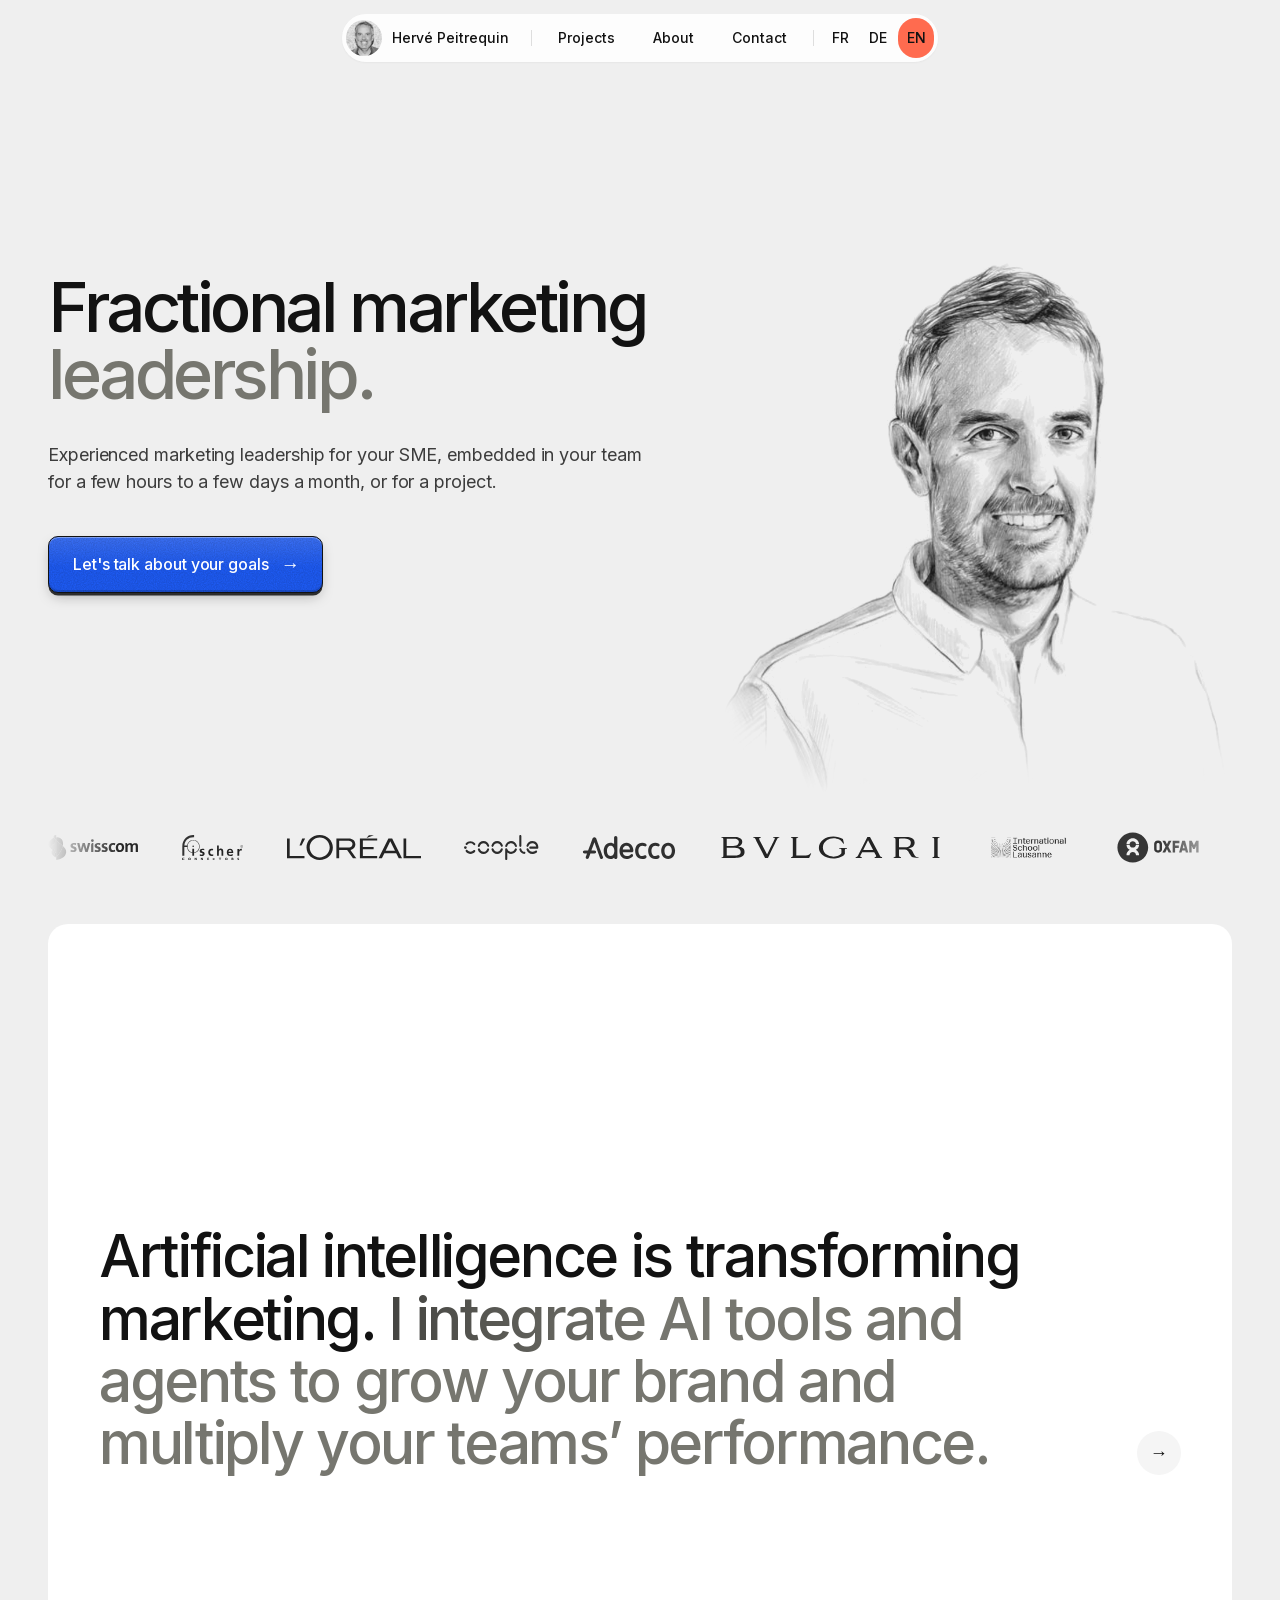
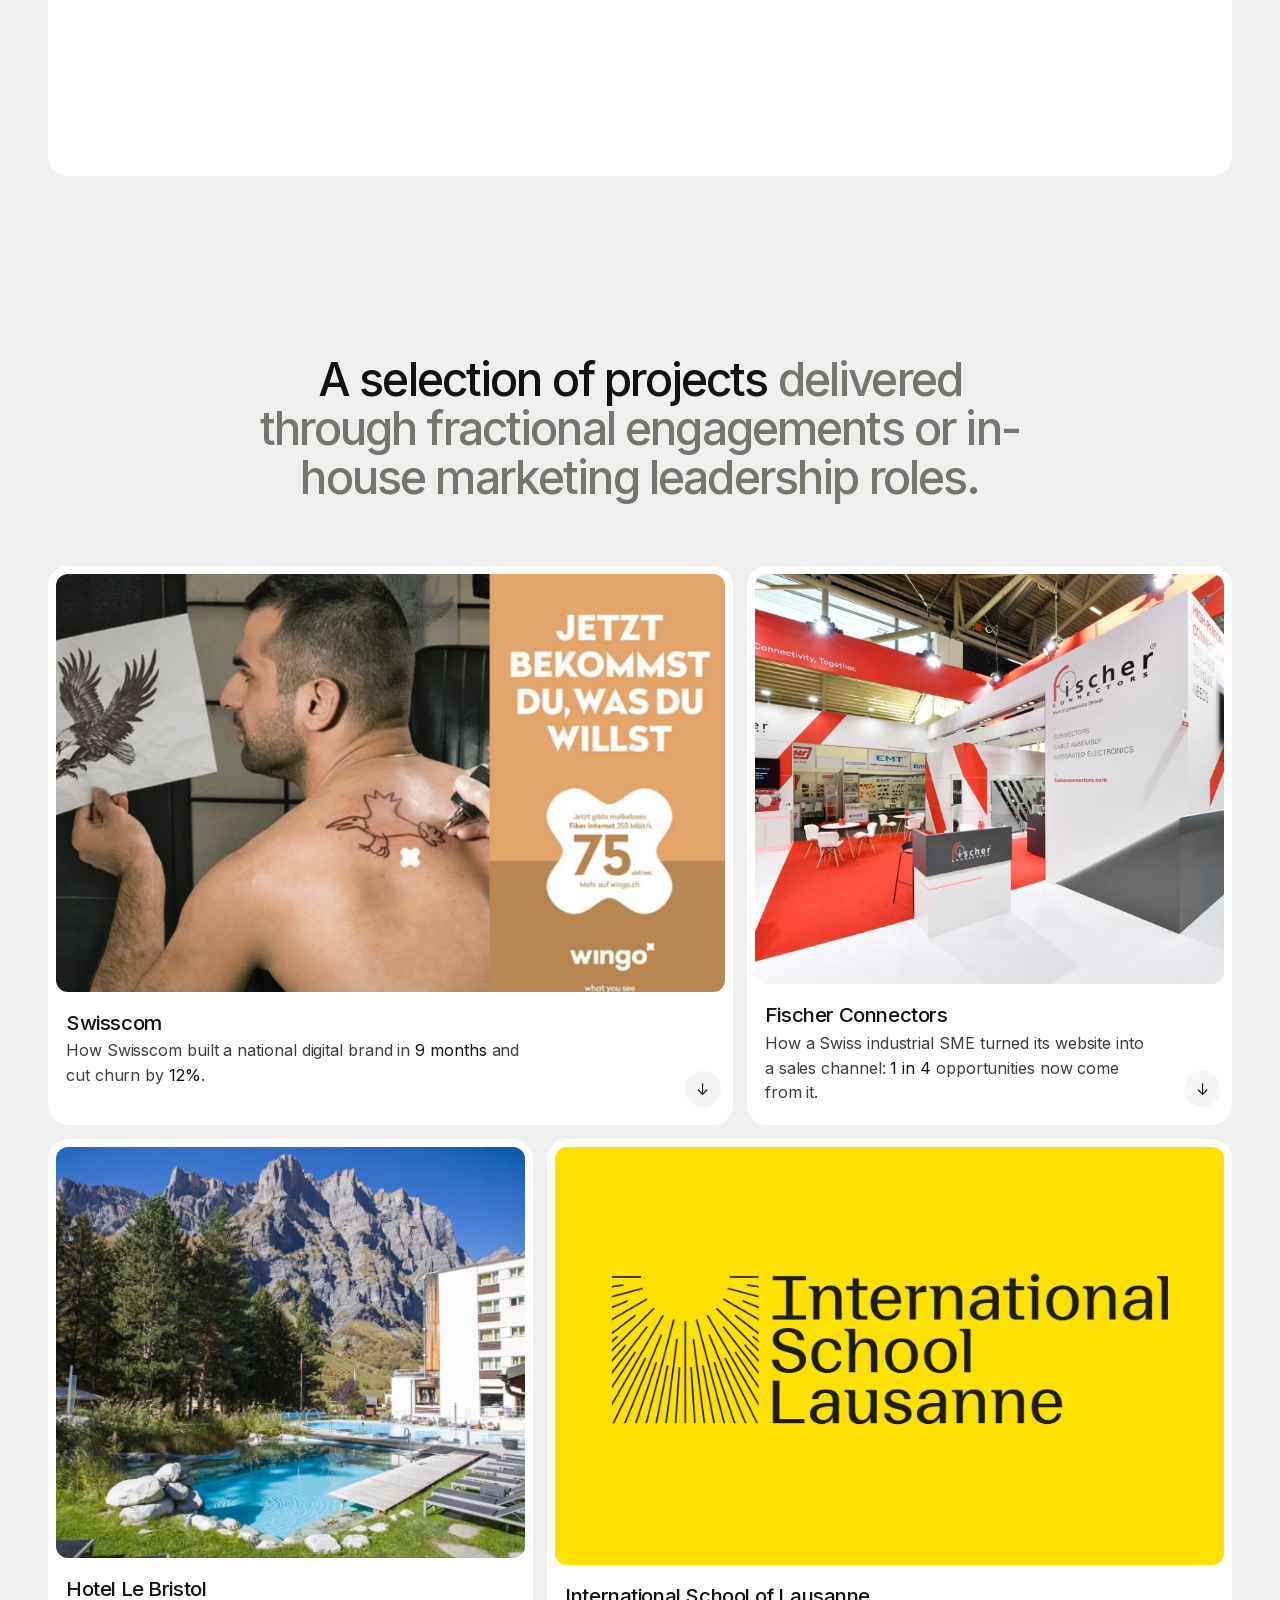
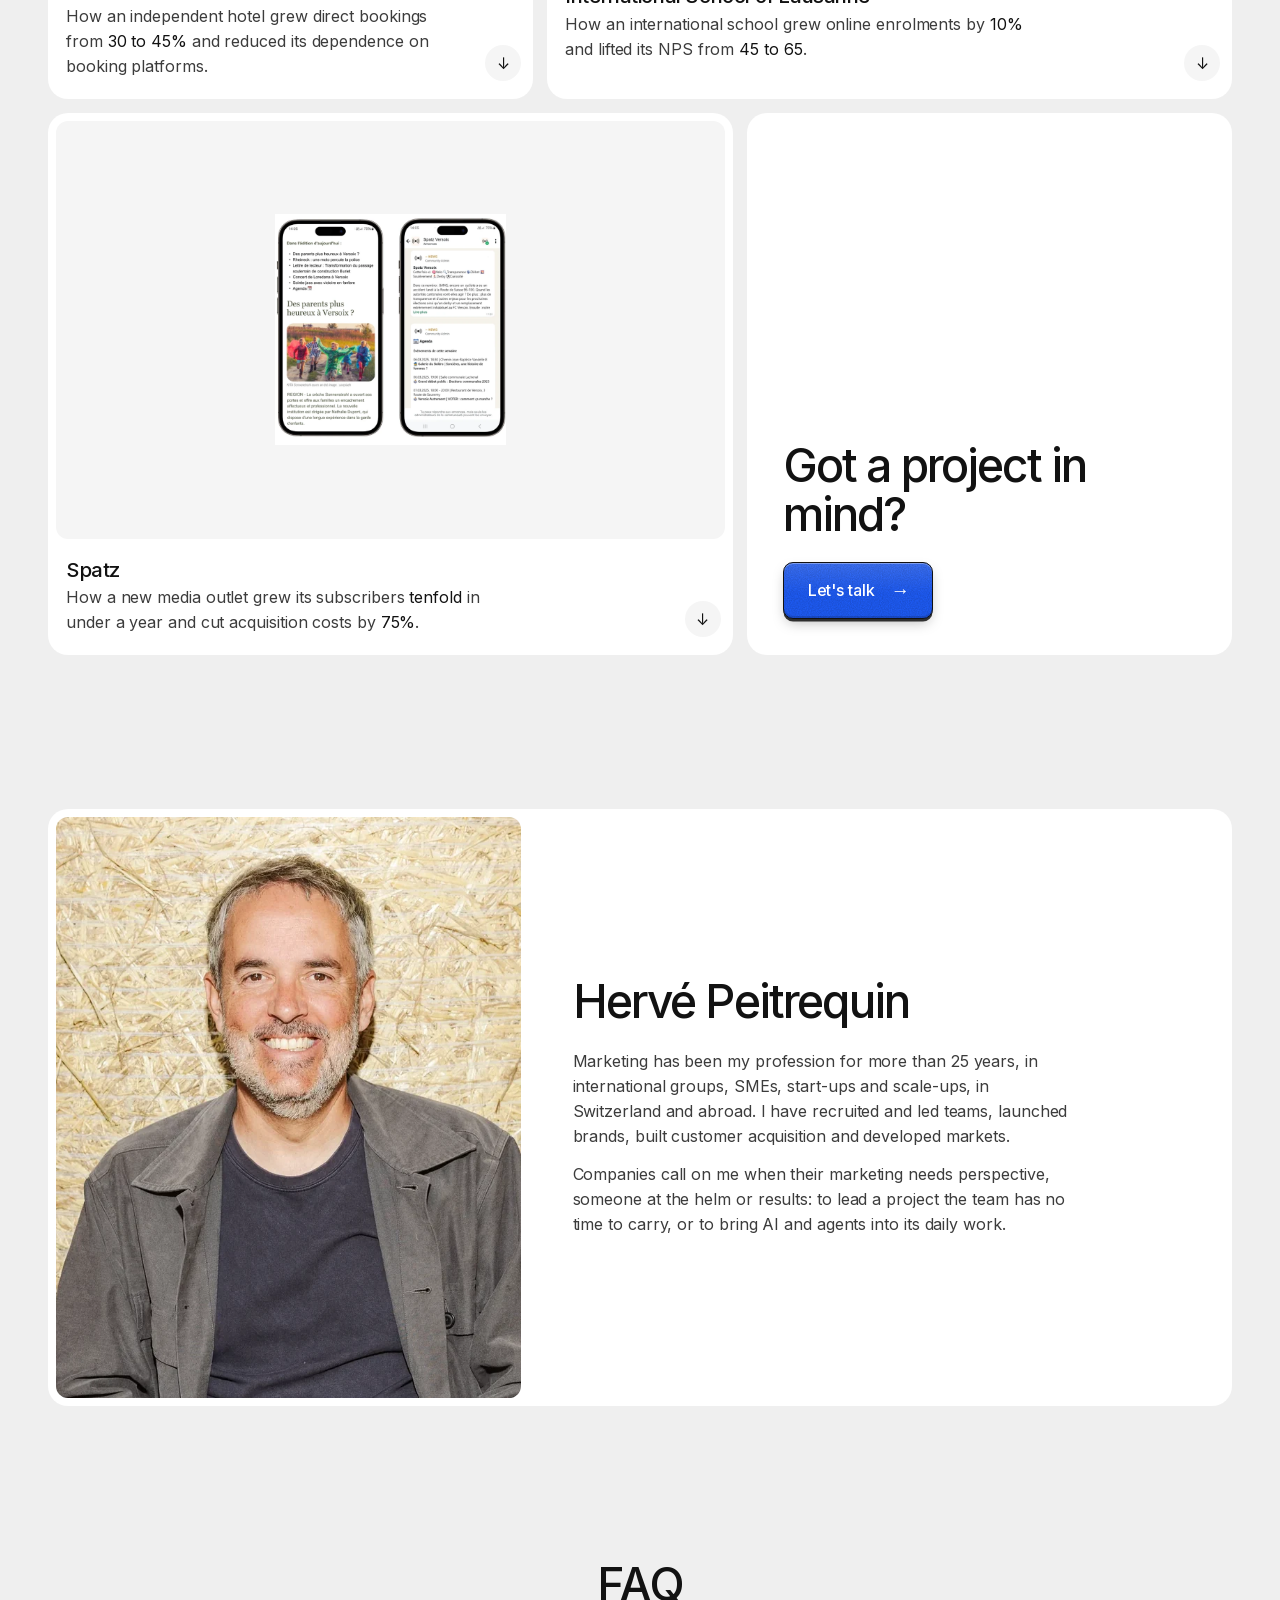
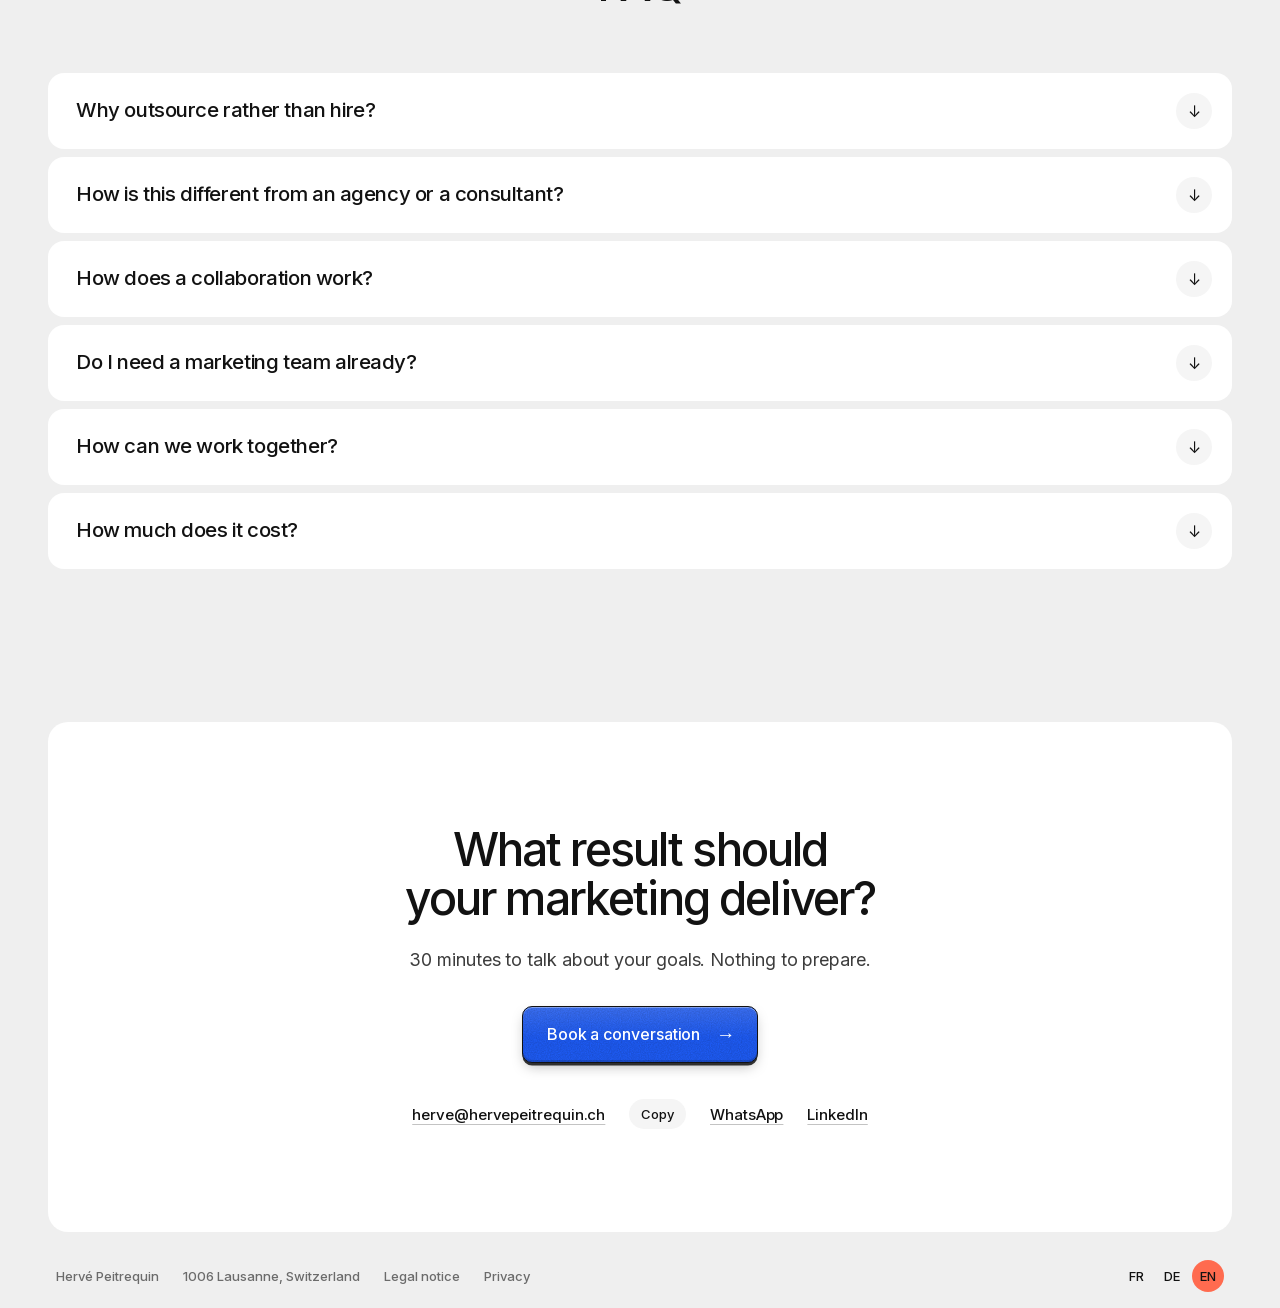
==== index.html @ a37f2e9f "Aperçu 1A·x — copie statique du site pour consultation publique Co-Authored-By: Claude Opus 5.5 <nor" ====
<!DOCTYPE html>
<html lang="fr">
<head>
<meta name="robots" content="noindex">
<meta charset="UTF-8">
<meta name="viewport" content="width=device-width, initial-scale=1.0">
<title>Direction marketing externalisée en Suisse romande | Hervé Peitrequin</title>
<meta name="description" content="Une direction marketing expérimentée, intégrée à votre équipe quelques jours par mois, sans créer de poste. Pour les PME actives en Suisse romande et alémanique.">
<meta property="og:title" content="Direction marketing externalisée en Suisse romande | Hervé Peitrequin">
<meta property="og:description" content="Une direction marketing expérimentée, intégrée à votre équipe quelques jours par mois, sans créer de poste. Pour les PME actives en Suisse romande et alémanique.">
<meta property="og:type" content="website">
<meta property="og:image" content="https://marketing-studio-v20.vercel.app/og-v19e.png">
<meta property="og:image:width" content="1200">
<meta property="og:image:height" content="630">
<meta property="og:site_name" content="Hervé Peitrequin">
<meta property="og:locale" content="fr_CH">
<link rel="alternate" hreflang="fr" href="https://hervepeitrequin.ch/">
<link rel="alternate" hreflang="de" href="https://hervepeitrequin.ch/de/">
<link rel="alternate" hreflang="en" href="https://hervepeitrequin.ch/en/">
<link rel="alternate" hreflang="x-default" href="https://hervepeitrequin.ch/">
<link rel="icon" href="favicon.ico?v=29" sizes="any">
<link rel="icon" type="image/svg+xml" href="favicon-h.svg?v=29">
<link rel="icon" type="image/png" sizes="32x32" href="favicon-h-32.png?v=29">
<link rel="apple-touch-icon" href="apple-touch-icon-h.png?v=29">
<link rel="manifest" href="site.webmanifest">
<meta name="theme-color" content="#EFEFEF">
<script>
/* langue auto : à l'arrivée sur « / », on suit la langue du navigateur
   (fr → reste, de → /de/, sinon → /en/). Un choix manuel dans le menu
   est mémorisé et prime ; la navigation interne ne redirige jamais. */
(function () {
  var CLE = 'langue';
  function lire() { try { return localStorage.getItem(CLE); } catch (e) { return null; } }
  document.addEventListener('click', function (e) {
    var a = e.target.closest && e.target.closest('a.lang');
    if (a) { try { localStorage.setItem(CLE, a.getAttribute('hreflang')); } catch (err) {} }
  });
  if (location.pathname !== '/' && location.pathname !== '/index.html') return;
  if (/bot|crawl|spider|slurp|preview|facebookexternalhit|whatsapp/i.test(navigator.userAgent)) return;
  try { if (document.referrer && new URL(document.referrer).origin === location.origin) return; } catch (e) {}
  var cible = lire();
  if (!cible) {
    var langs = navigator.languages && navigator.languages.length ? navigator.languages : [navigator.language || ''];
    cible = 'en';
    for (var i = 0; i < langs.length; i++) {
      var l = String(langs[i]).toLowerCase().slice(0, 2);
      if (l === 'fr' || l === 'de' || l === 'en') { cible = l; break; }
    }
  }
  if (cible === 'de') location.replace('/de/' + location.search + location.hash);
  else if (cible === 'en') location.replace('/en/' + location.search + location.hash);
})();
</script>
<link rel="stylesheet" href="1a.css">
<script type="application/ld+json">
{
  "@context": "https://schema.org",
  "@type": "Person",
  "name": "Hervé Peitrequin",
  "jobTitle": "Direction marketing au mandat",
  "address": { "@type": "PostalAddress", "addressLocality": "Lausanne", "addressCountry": "CH" }
}
</script>
</head>
<body class="v1a">


<!-- le menu-terminal : un petit objet d'interface, centré, collant -->
<nav class="term ui" aria-label="Navigation principale">
  <a class="profil" href="#" aria-label="Hervé Peitrequin — haut de page">
    <img src="images/portrait-rond.webp" alt="" width="36" height="36">
    <span class="profil-nom">Hervé Peitrequin</span>
  </a>
  <span class="sep" aria-hidden="true"></span>
  <a href="#projets" data-cible="projets">Projets</a>
  <a href="#a-propos" data-cible="a-propos">À propos</a>
  <a href="#contact" data-cible="contact">Contact</a>
  <span class="sep" aria-hidden="true"></span>
  <a class="lang langue-active" href="./" hreflang="fr" lang="fr" aria-current="page">FR</a>
  <a class="lang" href="de/" hreflang="de" lang="de">DE</a>
  <a class="lang" href="en/" hreflang="en" lang="en">EN</a>
</nav>

<main>

  <!-- hero -->
  <header class="hero">
    <div class="hero-centre">
      <h1 class="display"><span class="ligne">Direction marketing</span> <span class="ligne gris">externalisée.</span></h1>
      <p>Une direction marketing expérimentée pour votre PME, intégrée à votre équipe de quelques heures à quelques jours par mois, ou pour un projet.</p>
      <div class="hero-cta">
        <a class="btn" href="#contact">Parler de vos objectifs</a>
      </div>
    </div>
    <img class="hero-dessin" src="images/portrait-dessin.webp" srcset="images/portrait-dessin-1x.webp 880w, images/portrait-dessin.webp 1760w" sizes="(min-aspect-ratio: 1/1) 46vw, 80vw" width="1760" height="1868" alt="Portrait dessiné d’Hervé Peitrequin">
    <div class="hero-logos" role="list" aria-label="Références">
      <img role="listitem" src="images/logos/swisscom.svg" alt="Swisscom">
      <img role="listitem" src="images/logos/fischer.svg" alt="Fischer Connectors">
      <img role="listitem" src="images/logos/loreal.svg" alt="L'Oréal">
      <img role="listitem" src="images/logos/coople.svg" alt="Coople">
      <img role="listitem" src="images/logos/adecco.svg" alt="Adecco">
      <img role="listitem" src="images/logos/bulgari.svg" alt="Bulgari">
      <img role="listitem" src="images/logos/isl.png" alt="International School of Lausanne" class="lg-haut">
      <img role="listitem" src="images/logos/oxfam.svg" alt="Oxfam" class="lg-haut">
      <img role="listitem" src="images/logos/vaud.svg" alt="Canton de Vaud" class="lg-vaud">
    </div>
  </header>

  <!-- le marketing accéléré : une carte qui se déplie -->
  <section class="ia" id="marketing-accelere" aria-label="Le marketing accéléré">
    <div class="ia-carte rv">
      <button class="ia-tete" type="button" aria-expanded="false" aria-controls="ia-details">
        <span class="ia-texte">L’intelligence artificielle transforme le marketing. <span class="gris">J’intègre outils et agents IA pour faire grandir votre marque et démultiplier la performance de vos équipes.</span></span>
        <span class="ia-fleche" aria-hidden="true">→</span>
      </button>
      <div class="ia-details" id="ia-details">
        <div class="ia-in">
          <h2 class="ia-titre">Ce que je propose</h2>
          <ul class="ia-points">
          <li><h3 class="ia-pt">Repérage du potentiel</h3><p>Passer en revue vos tâches marketing, vos outils et vos données, pour voir où l’IA fait gagner du temps de façon réaliste.</p></li>
          <li><h3 class="ia-pt">Atelier avec votre équipe</h3><p>Choisir ensemble deux ou trois cas d’usage, les prioriser et fixer les premières étapes.</p></li>
          <li><h3 class="ia-pt">Premier prototype</h3><p>Un premier workflow, testé sur vos cas réels, montre vite si l’idée tient.</p></li>
          <li><h3 class="ia-pt">Workflows agentiques</h3><p>Reporting automatique, relance des leads, déclinaison des contenus en plusieurs langues. Chaque workflow a une tâche précise et une personne qui relit.</p></li>
          <li><h3 class="ia-pt">Intégration dans vos outils</h3><p>Les workflows sont reliés aux outils que votre équipe utilise déjà&nbsp;: CRM, site, messagerie, outils de campagne.</p></li>
          <li><h3 class="ia-pt">Formation et suivi</h3><p>Votre équipe apprend à utiliser, contrôler et ajuster ces outils. La protection des données (nLPD) et les règles d’usage sont posées dès le départ.</p></li>
          </ul>
        </div>
      </div>
    </div>
  </section>

  <!-- après les deux slides : défilement normal -->
  <div class="suite">

  <!-- projets : cinq cas dépliables -->
  <section id="projets" data-zone="projets" aria-label="Projets">
    <h2 class="intro rv">Sélection de projets <span class="gris">réalisés dans le cadre de mandats ou de fonctions de direction marketing en entreprise.</span></h2>
    <div class="bento">

    <article class="box depliable b-7 rv" id="wingo">
      <button class="fermer-btn" aria-controls="d-wingo">Fermer <span class="croix">×</span></button>
      <button class="box-tete" aria-expanded="false" aria-controls="d-wingo">
        <span class="ui">Swisscom</span>
        <span class="apercu"><img src="images/projects/wingo.webp" alt="Affiche de la campagne Wingo « Jetzt bekommst du, was du willst » dans un salon de tatouage" width="1598" height="1128" loading="lazy"></span>
        <p class="accroche">Comment Swisscom a créé en <strong>9 mois</strong> une marque digitale nationale et réduit les résiliations de <strong>12&nbsp;%</strong>.</p>
        <span class="plus fleche" aria-hidden="true">↓</span>
      </button>
      <div class="box-detail" id="d-wingo" aria-hidden="true">
        <div>
          <div class="detail-in">
            <img src="images/projects/wingo.webp" alt="Affiche de la campagne Wingo « Jetzt bekommst du, was du willst » dans un salon de tatouage" width="1598" height="1128" loading="lazy">
            <p class="mission">Créer et lancer une marque digitale nationale.</p>
            <div class="detail-blocs-3">
              <div>
                <h3 class="ui">Problème</h3>
                <p>L'arrivée des opérateurs low-cost augmentait la pression sur Swisscom et le risque de perdre les clients les plus sensibles au prix. Pour répondre à cette concurrence sans affaiblir sa marque principale, le groupe devait créer rapidement une offre distincte pour l'ensemble du marché suisse.</p>
              </div>
              <div>
                <h3 class="ui">Intervention</h3>
                <p>Au sein de Swisscom, création et lancement de Wingo en quelques mois : positionnement, développement de la marque, campagne nationale dans les trois régions linguistiques, pilotage des agences et constitution d'une équipe digitale de six spécialistes. Une stratégie de rétention fondée sur les personas et les parcours clients a ensuite permis de réduire le churn de 12 %.</p>
              </div>
              <div>
                <h3 class="ui">Résultats</h3>
                <ul class="chiffres">
              <li>Lancé une marque nationale en 9 mois</li>
              <li>Atteint 25 % de notoriété auprès du cœur de cible en 6 mois</li>
              <li>Acquis plusieurs dizaines de milliers de clients la première année</li>
              <li>Réduit les résiliations de 12 % grâce à la stratégie de fidélisation</li>
                </ul>
              </div>
            </div>
            <section class="campagne" aria-label="La campagne de lancement">
              <h3 class="ui">La campagne de lancement</h3>
              <p class="campagne-intro">Conçue avec l’agence Rod, la campagne a été pensée d’un bloc pour la publicité, le digital, les réseaux sociaux et les relations presse, tous alignés sur une seule promesse&nbsp;: «&nbsp;What you see is what you get&nbsp;».</p>
              <div class="campagne-phases">
                <figure>
                  <img src="images/projects/wingo-teasing.webp" alt="Affiche de teasing « Schluss damit. » marquée Coming soon, dans une gare" width="620" height="349" loading="lazy">
                  <figcaption><span class="ui">Phase 1 · Teasing avant le lancement</span><p>Pendant une semaine, une campagne sans signature affichait en grandes lettres «&nbsp;Schluss damit.&nbsp;» («&nbsp;Assez&nbsp;!&nbsp;»)&nbsp;: le rendez-vous en ligne moins séduisant qu’en photo, la robe qui allait mieux au mannequin. Ce décalage entre promesse et réalité, auquel tout le monde s’est habitué, a été repris par plusieurs médias avant que l’on sache qui parlait.</p></figcaption>
                </figure>
                <figure>
                  <img src="images/projects/wingo-lancement.webp" alt="Affiche de lancement Wingo « Schluss damit. » : un burger réel à côté de sa photo d’emballage, Fiber Internet à 75 francs" width="620" height="295" loading="lazy">
                  <figcaption><span class="ui">Phase 2 · Lancement</span><p>Le 1er avril 2015, la marque se révèle&nbsp;: Wingo, «&nbsp;What you see is what you get&nbsp;». Pas de petits caractères ni de durée de contrat, de la vitesse et un prix sans frais cachés. Affiches, annonces, spot, digital et réseaux sociaux reprennent la même mécanique&nbsp;: la promesse tenue, exactement ce que l’on voit.</p></figcaption>
                </figure>
              </div>
              <figure class="video">
                <div class="video-cadre"><iframe src="https://www.youtube-nocookie.com/embed/JeYMP54jAwg?rel=0" title="Wingo — Wingo hält, was Wingo verspricht" loading="lazy" allow="accelerometer; autoplay; clipboard-write; encrypted-media; gyroscope; picture-in-picture; web-share" referrerpolicy="strict-origin-when-cross-origin" allowfullscreen></iframe></div>
                <figcaption class="ui">Le spot de lancement</figcaption>
              </figure>
            </section>
          </div>
        </div>
      </div>
    </article>

    <article class="box depliable b-5 rv" id="fischer">
      <button class="fermer-btn" aria-controls="d-fischer">Fermer <span class="croix">×</span></button>
      <button class="box-tete" aria-expanded="false" aria-controls="d-fischer">
        <span class="ui">Fischer Connectors</span>
        <span class="apercu"><img src="images/projects/fischer-connectors.webp" alt="Stand Fischer Connectors sur le salon Electronica" width="1600" height="1120" loading="lazy"></span>
        <p class="accroche">Comment une PME industrielle suisse a transformé son site en canal commercial&nbsp;: <strong>1 opportunité sur 4</strong> en provient aujourd'hui.</p>
        <span class="plus fleche" aria-hidden="true">↓</span>
      </button>
      <div class="box-detail" id="d-fischer" aria-hidden="true">
        <div>
          <div class="detail-in">
            <img src="images/projects/fischer-connectors.webp" alt="Stand Fischer Connectors sur le salon Electronica" width="1600" height="1120" loading="lazy">
            <p class="mission">Transformer le digital en canal commercial.</p>
            <div class="detail-blocs-3">
              <div>
                <h3 class="ui">Problème</h3>
                <p>Cette PME industrielle suisse disposait de produits reconnus à l'international, mais sa croissance commerciale reposait encore largement sur des canaux traditionnels. Les ingénieurs et les acheteurs recherchaient désormais leurs solutions en ligne, sans que l'entreprise puisse suffisamment les accompagner ni les convertir en opportunités commerciales.</p>
              </div>
              <div>
                <h3 class="ui">Intervention</h3>
                <p>Au sein de Fischer Connectors, interviews clients, création de personas, clarification du positionnement et refonte complète de l'expérience digitale. Un sélecteur de produits a également été développé pour faciliter les choix techniques. Le digital est ainsi devenu un canal permanent de génération de demandes qualifiées pour les équipes commerciales.</p>
              </div>
              <div>
                <h3 class="ui">Résultats</h3>
                <ul class="chiffres">
              <li>Généré 300 demandes qualifiées par an pour les équipes commerciales</li>
              <li>Fait du site la source d'une opportunité commerciale sur quatre</li>
              <li>Atteint 40 % d'utilisation du sélecteur de produits</li>
                </ul>
              </div>
            </div>
          </div>
        </div>
      </div>
    </article>

    <article class="box depliable b-5 rv" id="bristol">
      <button class="fermer-btn" aria-controls="d-bristol">Fermer <span class="croix">×</span></button>
      <button class="box-tete" aria-expanded="false" aria-controls="d-bristol">
        <span class="ui">Hôtel Le Bristol</span>
        <span class="apercu"><img src="images/projects/hotel-bristol.webp" alt="Bains thermaux de l'Hôtel Le Bristol à Loèche-les-Bains face aux falaises de la Gemmi" width="1280" height="853" loading="lazy"></span>
        <p class="accroche">Comment un hôtel indépendant a fait passer ses réservations directes de <strong>30 à 45&nbsp;%</strong> et réduit sa dépendance aux plateformes.</p>
        <span class="plus fleche" aria-hidden="true">↓</span>
      </button>
      <div class="box-detail" id="d-bristol" aria-hidden="true">
        <div>
          <div class="detail-in">
            <img src="images/projects/hotel-bristol.webp" alt="Bains thermaux de l'Hôtel Le Bristol à Loèche-les-Bains face aux falaises de la Gemmi" width="1280" height="853" loading="lazy">
            <p class="mission">Développer les réservations directes.</p>
            <div class="detail-blocs-3">
              <div>
                <h3 class="ui">Problème</h3>
                <p>Une part croissante des réservations était captée par les grandes plateformes, réduisant les marges de l'établissement et renforçant sa dépendance à des intermédiaires externes. L'hôtel devait reprendre le contrôle de sa relation avec les clients et augmenter la part des réservations directes.</p>
              </div>
              <div>
                <h3 class="ui">Intervention</h3>
                <p>Dans le cadre d'un mandat, redéfinition du parcours de réservation autour des attentes des visiteurs, amélioration de la visibilité de l'établissement et simplification de l'accès à l'offre. Le nouveau dispositif a renforcé le canal direct et augmenté de 15 % la fréquentation du site après son lancement.</p>
              </div>
              <div>
                <h3 class="ui">Résultats</h3>
                <ul class="chiffres">
              <li>Porté les réservations directes de 30 % à 45 % en un an</li>
              <li>Économisé des dizaines de milliers de francs de commissions par an</li>
              <li>Augmenté de 15 % la fréquentation du site dès le lancement</li>
                </ul>
              </div>
            </div>
          </div>
        </div>
      </div>
    </article>

    <article class="box depliable b-7 rv" id="isl">
      <button class="fermer-btn" aria-controls="d-isl">Fermer <span class="croix">×</span></button>
      <button class="box-tete" aria-expanded="false" aria-controls="d-isl">
        <span class="ui">International School of Lausanne</span>
        <span class="apercu apercu-jaune"><img src="images/projects/isl-logo-jaune-1600.jpg" alt="Logo de l’International School of Lausanne, noir sur fond jaune, avec son soleil" width="1600" height="1600" loading="lazy"></span>
        <p class="accroche">Comment une école internationale a augmenté de <strong>10&nbsp;%</strong> ses inscriptions en ligne et porté son NPS de <strong>45 à 65</strong>.</p>
        <span class="plus fleche" aria-hidden="true">↓</span>
      </button>
      <div class="box-detail" id="d-isl" aria-hidden="true">
        <div>
          <div class="detail-in">
            <img class="detail-jaune" src="images/projects/isl-logo-jaune-1600.jpg" alt="Logo de l’International School of Lausanne, noir sur fond jaune, avec son soleil" width="1600" height="1600" loading="lazy">
            <p class="mission">Renforcer l'attractivité auprès des familles locales.</p>
            <div class="detail-blocs-3">
              <div>
                <h3 class="ui">Problème</h3>
                <p>Malgré une excellente réputation auprès des familles internationales, l'école peinait à recruter davantage d'élèves dans la communauté locale. Son image paraissait institutionnelle et vieillissante, alors que l'expérience vécue à l'interne était moderne, ouverte et portée par une communauté très engagée.</p>
              </div>
              <div>
                <h3 class="ui">Intervention</h3>
                <p>Au sein de l'école, repositionnement à travers une démarche associant professeurs, élèves et familles. Ce travail a permis de préciser ce qui rendait l'établissement différent, puis de le traduire dans une nouvelle identité, de nouveaux messages et une expérience digitale plus cohérente, capables de renforcer son attractivité auprès de nouvelles familles.</p>
              </div>
              <div>
                <h3 class="ui">Résultats</h3>
                <ul class="chiffres">
              <li>Augmenté de 10 % les inscriptions en ligne</li>
              <li>Porté le NPS de 45 à 65</li>
              <li>Augmenté de 30 % les demandes d'admission</li>
              <li>Porté les familles locales de 15 % à 25 % des nouvelles inscriptions</li>
                </ul>
              </div>
            </div>
            <section class="campagne identite" aria-label="La nouvelle identité">
              <h3 class="ui">La nouvelle identité</h3>
              <p class="campagne-intro">Un soleil, une typographie et un motif, déclinés partout où les familles rencontrent l’école&nbsp;: sur le campus, sur les objets, en ligne.</p>
              <div class="identite-grille">
                <figure>
                  <img src="images/projects/isl-typographie.jpg" alt="Alphabet de la typographie ISL Semi Serif, blanc et vert sur noir, avec un jeu de flèches" width="800" height="800" loading="lazy">
                  <figcaption><span class="ui">Identité</span><p>La typographie ISL Semi Serif et ses flèches</p></figcaption>
                </figure>
                <figure>
                  <img src="images/projects/isl-soleil.jpg" alt="Plaque en inox gravée du soleil de l’ISL, dans un massif du campus" width="800" height="800" loading="lazy">
                  <figcaption><span class="ui">Identité</span><p>Le soleil, gravé dans l’inox</p></figcaption>
                </figure>
                <figure>
                  <img src="images/projects/isl-motif.jpg" alt="Sac en toile imprimé du motif ISL vert et de soleils" width="800" height="800" loading="lazy">
                  <figcaption><span class="ui">Identité</span><p>Le motif ISL et ses soleils, sur les objets de l’école</p></figcaption>
                </figure>
                <figure>
                  <img src="images/projects/isl-signaletique.jpg" alt="Totem de signalétique gris&nbsp;: Auditorium, Reception, Library, Bus Station, avec des flèches" width="800" height="800" loading="lazy">
                  <figcaption><span class="ui">Campus</span><p>La signalétique du campus</p></figcaption>
                </figure>
                <figure>
                  <img src="images/projects/isl-ecran.jpg" alt="Écran d’information listant les événements de l’école en noir, vert, orange et bleu" width="800" height="800" loading="lazy">
                  <figcaption><span class="ui">Campus</span><p>Les écrans d’information, une couleur par événement</p></figcaption>
                </figure>
                <figure>
                  <img src="images/projects/isl-mobile.jpg" alt="Site mobile de l’ISL sur un téléphone&nbsp;: « People of ISL » et portraits d’élèves" width="800" height="800" loading="lazy">
                  <figcaption><span class="ui">Digital</span><p>Le site mobile, « People of ISL »</p></figcaption>
                </figure>
              </div>
            </section>
          </div>
        </div>
      </div>
    </article>

    <article class="box depliable b-7 rv" id="spatz">
      <button class="fermer-btn" aria-controls="d-spatz">Fermer <span class="croix">×</span></button>
      <button class="box-tete" aria-expanded="false" aria-controls="d-spatz">
        <span class="ui">Spatz</span>
        <span class="apercu apercu-contenue"><img src="images/projects/spatz.webp" alt="Application Spatz sur deux téléphones : édition locale et fil d'annonces de Versoix" width="640" height="640" loading="lazy"></span>
        <p class="accroche">Comment un nouveau média a multiplié ses abonnés par <strong>dix</strong> en moins d'un an et divisé son coût d'acquisition par <strong>quatre</strong>.</p>
        <span class="plus fleche" aria-hidden="true">↓</span>
      </button>
      <div class="box-detail" id="d-spatz" aria-hidden="true">
        <div>
          <div class="detail-in">
            <img src="images/projects/spatz.webp" alt="Application Spatz sur deux téléphones : édition locale et fil d'annonces de Versoix" width="640" height="640" loading="lazy">
            <p class="mission">Accélérer la croissance des abonnements.</p>
            <div class="detail-blocs-3">
              <div>
                <h3 class="ui">Problème</h3>
                <p>Ce nouveau média devait rapidement démontrer la viabilité de son modèle économique. Il lui fallait recruter suffisamment d'abonnés tout en maintenant le coût d'acquisition à un niveau compatible avec les revenus générés.</p>
              </div>
              <div>
                <h3 class="ui">Intervention</h3>
                <p>Dans le cadre du growth management, mise en place d'une stratégie fondée sur les tests, la mesure des performances et la réallocation continue des investissements vers les canaux les plus efficaces. En moins d'un an, le nombre d'abonnés a été multiplié par dix et le coût d'acquisition divisé par quatre.</p>
              </div>
              <div>
                <h3 class="ui">Résultats</h3>
                <ul class="chiffres">
              <li>Multiplié les abonnés par dix en moins d'un an</li>
              <li>Porté la base de 1 500 à 15 000 abonnés</li>
              <li>Divisé le coût d'acquisition par quatre, de 8 à 2 francs</li>
                </ul>
              </div>
            </div>
          </div>
        </div>
      </div>
    </article>

      <a class="box box-grad box-cta b-5 rv" href="#contact">
        <p class="cta-titre">Un projet en tête&nbsp;?</p>
        <span class="btn">Parlons-en&nbsp;<span class="arr">→</span></span>
      </a>

    </div>
  </section>

  <!-- à propos : une bento dépliable -->
  <section class="apropos" id="a-propos" data-zone="a-propos" aria-label="À propos">
    <div class="bio-grille">
      <div class="bio-texte rv">
        <div class="bio-tete">
          <img class="bio-photo" src="images/portrait-serre.webp" alt="Portrait d'Hervé Peitrequin" width="667" height="834" loading="lazy">
          <h2 class="titre">Hervé Peitrequin</h2>
        </div>
        <div class="bio-corps" id="bio-corps">
          <p>Le marketing est mon métier depuis plus de 25 ans, dans des groupes internationaux, des PME, des start-ups et des scale-ups, en Suisse comme à l'étranger. J'y ai recruté et dirigé des équipes, lancé des marques, construit l'acquisition et développé des marchés.</p>
          <p>On fait appel à moi quand le marketing a besoin de recul, d'un pilote ou de résultats, pour mener un projet que l'équipe n'a pas le temps de porter, ou pour intégrer l'IA et des agents dans son travail quotidien.</p>
        </div>
        <button class="bio-plus fleche" type="button" aria-expanded="false" aria-controls="bio-corps" aria-label="Lire la suite">↓</button>
      </div>
    </div>
  </section>

  <!-- FAQ : six bento dépliables -->
  <section class="faq" data-zone="a-propos" aria-label="FAQ">
    <h2 class="titre rv">FAQ</h2>
    <div class="bento">
      <article class="box depliable box-faq rv" id="faq-1">
        <button class="box-tete" aria-expanded="false" aria-controls="d-faq-1">
          <p class="accroche">Pourquoi externaliser plutôt qu’embaucher ?</p>
          <span class="signe fleche" aria-hidden="true">↓</span>
        </button>
        <div class="box-detail" id="d-faq-1" aria-hidden="true">
          <div>
            <div class="detail-in">
              <p>Recruter une direction marketing prend des mois et vous engage sur des années — pour un besoin qui n'est souvent ni permanent, ni à plein temps. Un mandat démarre en quelques jours, apporte d'emblée l'expérience d'un profil senior, et s'ajuste ou s'arrête selon vos besoins.</p>
            </div>
          </div>
        </div>
      </article>
      <article class="box depliable box-faq rv" id="faq-2">
        <button class="box-tete" aria-expanded="false" aria-controls="d-faq-2">
          <p class="accroche">En quoi est-ce différent d'une agence ou d'un consultant ?</p>
          <span class="signe fleche" aria-hidden="true">↓</span>
        </button>
        <div class="box-detail" id="d-faq-2" aria-hidden="true">
          <div>
            <div class="detail-in">
              <p>Une agence exécute des campagnes ; un consultant recommande, puis s'en va. Moi, je m'assieds de votre côté de la table : je fixe le cap, je mets en œuvre avec vos équipes et vos agences, et je réponds des résultats.</p>
            </div>
          </div>
        </div>
      </article>
      <article class="box depliable box-faq rv" id="faq-3">
        <button class="box-tete" aria-expanded="false" aria-controls="d-faq-3">
          <p class="accroche">Comment se déroule une collaboration ?</p>
          <span class="signe fleche" aria-hidden="true">↓</span>
        </button>
        <div class="box-detail" id="d-faq-3" aria-hidden="true">
          <div>
            <div class="detail-in">
              <p>Un premier échange de 30 minutes sur vos objectifs. Puis une offre claire : mission, jours par mois, résultat visé. Ensuite je m'intègre et on avance — l'engagement s'ajuste ou s'arrête quand vous le décidez.</p>
            </div>
          </div>
        </div>
      </article>
      <article class="box depliable box-faq rv" id="faq-4">
        <button class="box-tete" aria-expanded="false" aria-controls="d-faq-4">
          <p class="accroche">Faut-il déjà une équipe marketing ?</p>
          <span class="signe fleche" aria-hidden="true">↓</span>
        </button>
        <div class="box-detail" id="d-faq-4" aria-hidden="true">
          <div>
            <div class="detail-in">
              <p>Non. Si vous en avez une, je la dirige et la fais progresser. Sinon, je m'appuie sur vos agences et partenaires — ou je monte le dispositif minimal qu'il vous faut.</p>
            </div>
          </div>
        </div>
      </article>
      <article class="box depliable box-faq rv" id="faq-5">
        <button class="box-tete" aria-expanded="false" aria-controls="d-faq-5">
          <p class="accroche">Sous quelle forme <span class="insecable">peut-on</span> travailler ensemble ?</p>
          <span class="signe fleche" aria-hidden="true">↓</span>
        </button>
        <div class="box-detail" id="d-faq-5" aria-hidden="true">
          <div>
            <div class="detail-in">
              <p>Trois formats, qui se combinent :<br>
              <b>En continu</b> : votre direction marketing, quelques jours par mois.<br>
              <b>En projet</b> : un lancement ou un repositionnement, avec un début, une fin et un objectif.<br>
              <b>En transfert</b> : votre équipe monte en compétence, avec les bons outils.<br>
              Le premier échange de 30 minutes sert à choisir.</p>
            </div>
          </div>
        </div>
      </article>
      <article class="box depliable box-faq rv" id="faq-6">
        <button class="box-tete" aria-expanded="false" aria-controls="d-faq-6">
          <p class="accroche">Combien ça coûte ?</p>
          <span class="signe fleche" aria-hidden="true">↓</span>
        </button>
        <div class="box-detail" id="d-faq-6" aria-hidden="true">
          <div>
            <div class="detail-in">
              <p>Un mandat sur mesure : vous choisissez le nombre de jours, la durée et le périmètre, et vous les ajustez quand vos besoins changent. L’expérience d’une direction marketing senior au prix de quelques jours par mois, sans salaire à plein temps ni charges sociales. Une proposition chiffrée suit le premier échange.</p>
            </div>
          </div>
        </div>
      </article>
    </div>
  </section>

  <!-- contact -->
  <section class="contact" id="contact" data-zone="contact" aria-label="Contact">
    <div class="centre">
      <h2 class="titre rv">Quel résultat votre marketing <span class="insecable">doit-il</span> produire&nbsp;?</h2>
      <p class="rv">30 minutes pour parler de vos objectifs. Rien à préparer.</p>
      <a class="btn rv" href="#" data-link="booking">Réserver un échange&nbsp;<span class="arr">→</span></a>
      <p class="voies rv">
        <a class="lien" href="#" data-link="email" data-courriel>herve (at) hervepeitrequin.ch</a>
        <button class="copier" data-copier="" data-courriel>Copier</button>
        <a class="lien" href="#" data-link="whatsapp">WhatsApp</a>
        <a class="lien" href="#" data-link="linkedin">LinkedIn</a>
      </p>
    </div>
    <footer>
      <p class="ui">
        <span>Hervé Peitrequin</span>
        <span>1006 Lausanne, Suisse</span>
        <a href="mentions-legales.html">Mentions légales</a>
        <a href="confidentialite.html">Confidentialité</a>
        <span class="langues" role="group" aria-label="Langue">
          <a class="lang langue-active" href="./" hreflang="fr" lang="fr" aria-current="page">FR</a>
          <a class="lang" href="de/" hreflang="de" lang="de">DE</a>
          <a class="lang" href="en/" hreflang="en" lang="en">EN</a>
        </span>
      </p>
    </footer>
  </section>

  </div>

</main>


<script src="config.js"></script>
<script src="home.js"></script>
<script>
/* bio sur mobile : un extrait, la suite au toucher — toute la bento
   ouvre et referme, pas seulement la flèche (un glisser n'est pas un toucher) */
(function () {
  var b = document.querySelector('.bio-plus'), t = document.querySelector('.bio-texte');
  if (!b || !t) return;
  var px = 0, py = 0;
  t.addEventListener('pointerdown', function (e) { px = e.clientX; py = e.clientY; });
  t.addEventListener('click', function (e) {
    if (getComputedStyle(b).display === 'none') return; /* laptop : tout est déjà visible */
    if (e.target.closest('a')) return;
    if (e.detail && (Math.abs(e.clientX - px) > 8 || Math.abs(e.clientY - py) > 8)) return;
    var ouvert = t.classList.toggle('bio-ouverte');
    b.setAttribute('aria-expanded', ouvert ? 'true' : 'false');
  });
})();
</script>

</body>
</html>
---- 1a.css ----
/* ============================================================
   1A — feuille unique, sobre, inspirée d'intmagic.com
   (remplace home.css + v36.css sur FR, DE et EN)

   · fond gris clair uni, sans trame ; les bento sont BLANCHES,
     posées dessus, sans filet ni surlignage
   · une seule police (Inter), des tailles peu nombreuses ; les
     grands titres en deux tons — encre puis gris —, le petit texte
     en encre
   · la couleur seulement par touches, avec un rôle fixe :
     voir le CODE COULEUR du bloc 1A·b en fin de fichier
   · beaucoup d'air : sections larges, images mises en avant
   ============================================================ */
@font-face { font-family: 'Inter'; font-style: normal; font-weight: 400; font-display: swap; src: url('fonts/inter-400-latin.woff2') format('woff2'); unicode-range: U+0000-00FF, U+0131, U+0152-0153, U+02BB-02BC, U+02C6, U+02DA, U+02DC, U+0304, U+0308, U+0329, U+2000-206F, U+20AC, U+2122, U+2191, U+2193, U+2212, U+2215, U+FEFF, U+FFFD; }
@font-face { font-family: 'Inter'; font-style: normal; font-weight: 400; font-display: swap; src: url('fonts/inter-400-latin-ext.woff2') format('woff2'); unicode-range: U+0100-02BA, U+02BD-02C5, U+02C7-02CC, U+02CE-02D7, U+02DD-02FF, U+0304, U+0308, U+0329, U+1D00-1DBF, U+1E00-1E9F, U+1EF2-1EFF, U+2020, U+20A0-20AB, U+20AD-20C0, U+2113, U+2C60-2C7F, U+A720-A7FF; }
@font-face { font-family: 'Inter'; font-style: normal; font-weight: 500; font-display: swap; src: url('fonts/inter-500-latin.woff2') format('woff2'); unicode-range: U+0000-00FF, U+0131, U+0152-0153, U+02BB-02BC, U+02C6, U+02DA, U+02DC, U+0304, U+0308, U+0329, U+2000-206F, U+20AC, U+2122, U+2191, U+2193, U+2212, U+2215, U+FEFF, U+FFFD; }
@font-face { font-family: 'Inter'; font-style: normal; font-weight: 500; font-display: swap; src: url('fonts/inter-500-latin-ext.woff2') format('woff2'); unicode-range: U+0100-02BA, U+02BD-02C5, U+02C7-02CC, U+02CE-02D7, U+02DD-02FF, U+0304, U+0308, U+0329, U+1D00-1DBF, U+1E00-1E9F, U+1EF2-1EFF, U+2020, U+20A0-20AB, U+20AD-20C0, U+2113, U+2C60-2C7F, U+A720-A7FF; }
@font-face { font-family: 'Inter'; font-style: normal; font-weight: 600; font-display: swap; src: url('fonts/inter-600-latin.woff2') format('woff2'); unicode-range: U+0000-00FF, U+0131, U+0152-0153, U+02BB-02BC, U+02C6, U+02DA, U+02DC, U+0304, U+0308, U+0329, U+2000-206F, U+20AC, U+2122, U+2191, U+2193, U+2212, U+2215, U+FEFF, U+FFFD; }
@font-face { font-family: 'Inter'; font-style: normal; font-weight: 600; font-display: swap; src: url('fonts/inter-600-latin-ext.woff2') format('woff2'); unicode-range: U+0100-02BA, U+02BD-02C5, U+02C7-02CC, U+02CE-02D7, U+02DD-02FF, U+0304, U+0308, U+0329, U+1D00-1DBF, U+1E00-1E9F, U+1EF2-1EFF, U+2020, U+20A0-20AB, U+20AD-20C0, U+2113, U+2C60-2C7F, U+A720-A7FF; }

:root {
  --fond: #EFEFEF;
  --carte: #FFFFFF;
  --creux: #F5F5F5;          /* fond d'image contenue, pastilles neutres */
  --encre: #121212;
  --texte: #3C3C3C;          /* texte courant dans les cartes */
  --gris: #8E8E8E;           /* la seconde voix des grands titres */
  --gris-fonce: #6B6B6B;     /* accroches (assez contrasté pour du 20px) */

  /* les trois couleurs exactes de l'illustration de maas.engineering
     (fichier source sRGB, sans profil) */
  --jaune: #FFB21A;
  --bleu: #1E5DFF;            /* repli sRGB du bleu maas */
  --bleu-survol: #124EFB;
  --rouge: #FF531B;

  --police: 'Inter', -apple-system, BlinkMacSystemFont, 'Helvetica Neue', Arial, sans-serif;

  /* 5 tailles */
  --t-display: clamp(44px, 6.6vw, 96px);
  --t-titre: clamp(30px, 3.6vw, 52px);
  --t-moyen: clamp(19px, 1.6vw, 23px);
  --t-texte: 16px;
  --t-label: 13px;

  --marge: clamp(16px, 4vw, 48px);
  --large: 1240px;
  --section: clamp(96px, 12vw, 176px);
  --rayon: 20px;
  --rayon-int: 12px;
  --gap: 14px;
}@supports (color: oklch(0 0 0)) {
  /* le bleu exact des boutons et liens de maas.engineering
     (--app-color-accent-bg-solid / -hover) */
  :root { --bleu: oklch(0.56 0.26 264); --bleu-survol: oklch(0.52 0.26 264); }
}

*, *::before, *::after { box-sizing: border-box; }
html { -webkit-text-size-adjust: 100%; scroll-behavior: smooth; }
body {
  margin: 0;
  background: var(--fond);
  color: var(--encre);
  font-family: var(--police);
  font-size: var(--t-texte);
  line-height: 1.55;
  letter-spacing: -0.005em;
  -webkit-font-smoothing: antialiased;
  -moz-osx-font-smoothing: grayscale;
  text-rendering: optimizeLegibility;
}
img { display: block; max-width: 100%; height: auto; }
h1, h2, h3, p, ul { margin: 0; }
ul { padding: 0; list-style: none; }
a { color: inherit; }
button { font: inherit; color: inherit; }
::selection { background: var(--bleu); color: #fff; }
:focus-visible { outline: 2px solid var(--bleu); outline-offset: 3px; }

.gris { color: var(--gris); }
.insecable { white-space: nowrap; }

/* les registres */
.display, .titre, .intro, .ia-texte, .mission {
  font-weight: 600;
  letter-spacing: -0.04em;
  text-wrap: balance;
}
.ui { font-size: var(--t-label); font-weight: 500; letter-spacing: 0; }

/* apparition au défilement (inchangée) */
.rv { opacity: 0; transform: translateY(16px); transition: opacity 0.6s ease, transform 0.6s cubic-bezier(.2,.7,.2,1); }
.rv.vu { opacity: 1; transform: none; }
@media (prefers-reduced-motion: reduce) {
  html { scroll-behavior: auto; }
  .rv { opacity: 1; transform: none; transition: none; }
}

/* ------------------------------------------------------------
   MENU — la même pilule, trois entrées
   ------------------------------------------------------------ */
.term {
  position: fixed;
  top: 14px;
  left: 50%;
  transform: translateX(-50%);
  z-index: 50;
  display: flex;
  gap: 2px;
  padding: 4px;
  background: rgba(255, 255, 255, 0.86);
  -webkit-backdrop-filter: blur(16px);
  backdrop-filter: blur(16px);
  border-radius: 999px;
  box-shadow: 0 1px 2px rgba(0, 0, 0, 0.04);
}
.term a {
  display: inline-flex;
  align-items: center;
  gap: 8px;
  padding: 9px 18px;
  border-radius: 999px;
  font-size: 14px;
  font-weight: 500;
  text-decoration: none;
  color: var(--encre);
  white-space: nowrap;
  transition: background-color 0.2s ease;
}
.term a::before {
  content: "";
  width: 6px;
  height: 6px;
  margin-left: -14px;
  border-radius: 50%;
  background: var(--rouge);
  opacity: 0;
  transition: opacity 0.2s ease, margin 0.2s ease;
}
.term a:hover { background: var(--creux); }
.term .sep { align-self: center; width: 1px; height: 16px; margin: 0 6px; background: rgba(0, 0, 0, 0.12); }
.term a.lang { width: 36px; padding: 9px 0; justify-content: center; }
.term a.lang::before { content: none; }
.term a.lang.langue-active, .term a.lang.langue-active:hover { background: var(--jaune); }
.term a.actif::before { opacity: 1; margin-left: 0; }
@media (max-width: 479px) {
  .term { top: 10px; gap: 0; max-width: calc(100vw - 16px); }
  .term a { padding: 9px 10px; font-size: 13px; }
  .term a.lang { width: 32px; }
  .term .sep { margin: 0 3px; }
}

/* ------------------------------------------------------------
   BOUTONS ET LIENS
   ------------------------------------------------------------ */
.btn {
  display: inline-flex;
  align-items: center;
  justify-content: center;
  gap: 8px;
  padding: 14px 24px;
  border-radius: 999px;
  background: var(--bleu);
  color: #fff;
  font-size: 15px;
  font-weight: 500;
  text-decoration: none;
  transition: background-color 0.2s ease;
}
.btn:hover { background: var(--bleu-survol); }
.lien {
  font-weight: 500;
  text-decoration: underline;
  text-decoration-thickness: 1px;
  text-underline-offset: 4px;
  text-decoration-color: rgba(18, 18, 18, 0.25);
  transition: text-decoration-color 0.2s ease;
}
.lien:hover { text-decoration-color: var(--encre); }
.arr { display: inline-block; }

/* ------------------------------------------------------------
   SECTIONS — un axe central, beaucoup d'air
   ------------------------------------------------------------ */
main > section, .suite > section { padding: var(--section) var(--marge) 0; }
main > section > *,
.suite > section > *,
.hero-centre { width: 100%; max-width: var(--large); margin-inline: auto; }

/* l'en-tête de section : grand titre en deux tons, aligné à gauche */
.intro, .faq > .titre {
  max-width: var(--large);
  margin-bottom: clamp(40px, 5vw, 72px);
  font-size: var(--t-titre);
  line-height: 1.06;
}
#projets > .intro { padding-right: min(30%, 360px); }

/* ------------------------------------------------------------
   HERO — plein écran, le titre seul au centre
   ------------------------------------------------------------ */
.hero { padding: 0 var(--marge); }
.hero-centre {
  min-height: 100vh;
  min-height: 100svh;
  display: flex;
  flex-direction: column;
  align-items: center;
  justify-content: center;
  gap: 32px;
  padding: 96px 0 72px;
  text-align: center;
}
.hero h1 {
  font-size: var(--t-display);
  line-height: 0.98;
  letter-spacing: -0.05em;
}
.hero h1 .ligne { display: block; }
@media (min-width: 900px) { .hero h1 .ligne { white-space: nowrap; } }
.hero p {
  max-width: 34em;
  font-size: 18px;
  line-height: 1.55;
  color: var(--texte);
  text-wrap: pretty;
}
.hero-cta { display: flex; align-items: center; gap: 28px; flex-wrap: wrap; justify-content: center; margin-top: 8px; }
.hero-cta .lien { font-size: 15px; }

/* ------------------------------------------------------------
   BENTO — blanches sur le gris, sans filet, sans surlignage
   ------------------------------------------------------------ */
.bento { display: grid; grid-template-columns: repeat(12, minmax(0, 1fr)); gap: var(--gap); }
.box { position: relative; background: var(--carte); border-radius: var(--rayon); color: var(--encre); }
.b-7 { grid-column: span 7; }
.b-5 { grid-column: span 5; }
.depliable { cursor: pointer; }
.depliable.ouverte { grid-column: 1 / -1; cursor: default; }

.box-tete {
  all: unset;
  box-sizing: border-box;
  display: flex;
  flex-direction: column;
  width: 100%;
  height: 100%;
  cursor: pointer;
}
.box-tete:focus-visible { outline: 2px solid var(--bleu); outline-offset: 3px; border-radius: var(--rayon); }

/* la pastille flèche : neutre au repos, rouge au survol de la carte */
.fleche {
  display: inline-grid;
  place-items: center;
  flex: none;
  width: 36px;
  height: 36px;
  border-radius: 50%;
  background: var(--creux);
  color: var(--encre);
  font-size: 16px;
  line-height: 1;
  transition: background-color 0.2s ease, color 0.2s ease, transform 0.3s ease;
}

/* ---- projets ---- */
#projets .box { padding: 8px; }
#projets .box-tete { display: grid; grid-template-columns: 1fr auto; grid-template-rows: auto auto 1fr; column-gap: 16px; }
#projets .apercu {
  grid-column: 1 / -1;
  grid-row: 1;
  overflow: hidden;
  border-radius: var(--rayon-int);
  background: var(--creux);
  aspect-ratio: 16 / 10;
}
#projets .b-5 .apercu { aspect-ratio: 8 / 7; }   /* même hauteur que la b-7 voisine */
#projets .apercu img { width: 100%; height: 100%; object-fit: cover; transition: transform 0.6s cubic-bezier(.2,.7,.2,1); }
#projets .apercu-contenue img { object-fit: contain; padding: 14%; }
#projets .depliable:not(.ouverte):hover .apercu img { transform: scale(1.025); }
#projets .box-tete > .ui { grid-column: 1; grid-row: 2; padding: 18px 10px 6px; color: var(--encre); }
#projets .accroche {
  grid-column: 1; grid-row: 3;
  padding: 0 10px 12px;
  max-width: 30em;
  font-size: var(--t-moyen);
  font-weight: 500;
  line-height: 1.3;
  letter-spacing: -0.02em;
  color: var(--gris-fonce);
  text-wrap: pretty;
}
#projets .accroche strong { font-weight: 500; color: var(--encre); }
#projets .plus { grid-column: 2; grid-row: 2 / 4; align-self: end; margin: 0 4px 10px 0; }
#projets .depliable:not(.ouverte):hover .plus { background: var(--rouge); color: #fff; }
#projets .depliable.ouverte .apercu,
#projets .depliable.ouverte .accroche,
#projets .depliable.ouverte .plus { display: none; }
#projets .depliable.ouverte .box-tete > .ui { padding-top: 14px; }

/* fermer : une petite pilule en haut à droite de la carte ouverte */
.fermer-btn {
  all: unset;
  box-sizing: border-box;
  position: absolute;
  top: 14px;
  right: 14px;
  z-index: 2;
  display: none;
  align-items: center;
  gap: 8px;
  padding: 8px 14px;
  border-radius: 999px;
  background: var(--creux);
  font-size: var(--t-label);
  font-weight: 500;
  cursor: pointer;
  transition: background-color 0.2s ease;
}
.fermer-btn:hover { background: #E6E6E6; }
.fermer-btn .croix { font-size: 1.3em; line-height: 1; }
.depliable.ouverte .fermer-btn { display: inline-flex; }

/* le détail : se déplie en hauteur (piloté en JS) */
.box-detail { overflow: hidden; max-height: 0; transition: max-height 0.55s cubic-bezier(.2,.7,.2,1); }
.detail-in { display: flex; flex-direction: column; gap: clamp(28px, 3.4vw, 48px); padding: 12px 10px clamp(20px, 3vw, 40px); }
.detail-in > img { width: 100%; max-height: 72vh; object-fit: cover; border-radius: var(--rayon-int); }
#isl .detail-in > img, #spatz .detail-in > img { object-fit: contain; max-height: 420px; padding: 6%; background: var(--creux); }
.mission { font-size: var(--t-titre); line-height: 1.06; max-width: 18em; }
.detail-blocs-3 { display: grid; grid-template-columns: repeat(3, minmax(0, 1fr)); gap: clamp(24px, 3.4vw, 56px); }
.detail-blocs-3 h3.ui { margin-bottom: 12px; color: var(--gris); }
.detail-blocs-3 p, .chiffres li { color: var(--texte); }
.chiffres li { position: relative; padding-left: 18px; }
.chiffres li + li { margin-top: 8px; }
.chiffres li::before { content: "–"; position: absolute; left: 0; color: var(--gris); }

/* la carte d'appel en fin de projets */
.box-cta {
  display: flex;
  flex-direction: column;
  align-items: flex-start;
  justify-content: flex-end;
  gap: 24px;
  padding: clamp(24px, 2.8vw, 40px);
  text-decoration: none;
  min-height: 260px;
}
#projets .box-cta { padding: clamp(24px, 2.8vw, 40px); }
.cta-titre { font-size: var(--t-titre); font-weight: 600; line-height: 1.06; letter-spacing: -0.04em; }

/* ------------------------------------------------------------
   LE MARKETING ACCÉLÉRÉ — une carte blanche qui se déplie
   ------------------------------------------------------------ */
.ia { padding-top: 0; }
.ia-carte { background: var(--carte); border-radius: var(--rayon); cursor: pointer; --pad: clamp(24px, 4vw, 56px); }
.ia-tete {
  display: flex;
  align-items: flex-end;
  justify-content: space-between;
  gap: 32px;
  width: 100%;
  padding: var(--pad);
  background: none;
  border: 0;
  border-radius: var(--rayon);
  text-align: left;
  cursor: pointer;
}
.ia-texte { max-width: 24em; font-size: var(--t-titre); line-height: 1.1; text-wrap: pretty; }
.ia-fleche { width: 44px; height: 44px; display: grid; place-items: center; flex: none; border-radius: 50%; background: var(--creux); font-size: 18px; transition: transform 0.3s ease, background-color 0.2s ease, color 0.2s ease; }
.ia-carte:hover .ia-fleche { background: var(--rouge); color: #fff; }
.ia-carte.ouverte .ia-fleche { transform: rotate(90deg); }
.ia-details { display: grid; grid-template-rows: 0fr; opacity: 0; visibility: hidden; transition: grid-template-rows 0.3s ease-out, opacity 0.3s ease-out, visibility 0s linear 0.3s; }
.ia-carte.ouverte .ia-details { grid-template-rows: 1fr; opacity: 1; visibility: visible; transition: grid-template-rows 0.3s ease-out, opacity 0.3s ease-out, visibility 0s; }
.ia-in { min-height: 0; overflow: hidden; }
.ia-titre { margin: 0 var(--pad) 24px; font-size: var(--t-label); font-weight: 500; color: var(--gris); }
.ia-points { display: grid; grid-template-columns: repeat(3, minmax(0, 1fr)); gap: 32px 40px; padding: 0 var(--pad) var(--pad); }
.ia-points h3 { margin-bottom: 6px; font-size: var(--t-texte); font-weight: 600; }
.ia-points p { color: var(--texte); }

/* ------------------------------------------------------------
   À PROPOS — bio | références
   ------------------------------------------------------------ */
.bio-grille { display: grid; grid-template-columns: 7fr 5fr; gap: var(--gap); }
.bio-texte, .refs { background: var(--carte); border-radius: var(--rayon); padding: clamp(24px, 3vw, 40px); }
.bio-texte { display: flex; flex-direction: column; gap: 28px; }
.bio-texte > .ui, .refs > .ui { color: var(--gris); }
.bio-tete { display: flex; align-items: flex-end; gap: 24px; }
.bio-photo { width: clamp(120px, 14vw, 180px); aspect-ratio: 4 / 5; object-fit: cover; border-radius: var(--rayon-int); }
.bio-tete .titre { font-size: var(--t-titre); line-height: 1.02; }
.bio-corps { display: flex; flex-direction: column; gap: 14px; max-width: 36em; color: var(--texte); }
.bio-plus { display: none; }
.refs { display: flex; flex-direction: column; gap: 28px; }
.refs-grille { flex: 1; display: grid; grid-template-columns: repeat(2, 1fr); gap: 8px; }
.refs-grille img {
  width: 100%;
  height: 84px;
  padding: 24px 28px;
  object-fit: contain;
  background: var(--creux);
  border-radius: var(--rayon-int);
  filter: grayscale(1);
  opacity: 0.85;
}
.refs-grille img.lg-haut { padding: 18px 28px; }

/* ------------------------------------------------------------
   FAQ — des cartes blanches empilées
   ------------------------------------------------------------ */
.faq .bento { grid-template-columns: 1fr; gap: 8px; }
.box-faq { border-radius: 16px; }
.box-faq .box-tete { flex-direction: row; align-items: center; justify-content: space-between; gap: 24px; padding: 20px 20px 20px 28px; }
.box-faq .accroche { font-size: var(--t-moyen); font-weight: 500; line-height: 1.3; letter-spacing: -0.02em; }
.box-faq:hover .signe { background: var(--rouge); color: #fff; }
.box-faq.ouverte .signe { transform: rotate(180deg); background: var(--creux); color: var(--encre); }
.box-faq .detail-in { padding: 0 28px 28px; }
.box-faq .detail-in p { max-width: 46em; color: var(--texte); }

/* ------------------------------------------------------------
   CONTACT + PIED
   ------------------------------------------------------------ */
.contact { padding-bottom: var(--marge); }
.contact .centre {
  display: flex;
  flex-direction: column;
  align-items: center;
  gap: 24px;
  padding: clamp(56px, 8vw, 120px) var(--marge);
  background: var(--carte);
  border-radius: var(--rayon);
  text-align: center;
}
.contact .titre { max-width: 16em; font-size: var(--t-titre); line-height: 1.06; }
.contact .centre > p:not(.voies) { color: var(--texte); font-size: 18px; }
.contact .btn { margin-top: 8px; }
.voies { display: flex; flex-wrap: wrap; justify-content: center; align-items: center; gap: 10px 24px; margin-top: 12px; font-size: 15px; }
.copier {
  all: unset;
  cursor: pointer;
  padding: 5px 12px;
  border-radius: 999px;
  background: var(--creux);
  font-size: var(--t-label);
  font-weight: 500;
}
.copier:hover { background: #E6E6E6; }
footer { max-width: var(--large); margin: 0 auto; padding: 28px 8px 16px; }
footer .ui { display: flex; flex-wrap: wrap; align-items: center; gap: 8px 24px; color: var(--gris-fonce); }
footer a { text-decoration: none; }
footer a:hover { color: var(--encre); }
.langues { display: inline-flex; gap: 4px; margin-left: auto; }
.langues .lang { display: inline-grid; place-items: center; width: 32px; height: 32px; border-radius: 50%; color: var(--encre); }
.langues .lang:hover { background: var(--carte); }
.langues .lang.langue-active { background: var(--jaune); color: var(--encre); }

/* ------------------------------------------------------------
   TABLETTE ET MOBILE
   ------------------------------------------------------------ */
@media (max-width: 1099px) {
  .ia-points { grid-template-columns: repeat(2, minmax(0, 1fr)); }
}
@media (max-width: 899px) {
  :root { --section: clamp(80px, 18vw, 120px); }
  .b-7, .b-5 { grid-column: 1 / -1; }
  #projets .b-5 .apercu { aspect-ratio: 16 / 10; }
  #projets > .intro { padding-right: 0; }
  .detail-blocs-3 { grid-template-columns: 1fr; }
  .bio-grille { grid-template-columns: 1fr; }
  .box-cta { min-height: 0; }
  .ia-tete { flex-direction: column; align-items: stretch; }
  .ia-fleche { align-self: flex-end; }
  /* bio : un extrait, la suite au toucher */
  .bio-texte { cursor: pointer; }
  .bio-corps { max-height: 9.5em; overflow: hidden; -webkit-mask-image: linear-gradient(#000 55%, transparent); mask-image: linear-gradient(#000 55%, transparent); }
  .bio-ouverte .bio-corps { max-height: none; -webkit-mask-image: none; mask-image: none; }
  .bio-plus { display: inline-grid; align-self: flex-start; border: 0; cursor: pointer; }
  .bio-ouverte .bio-plus { transform: rotate(180deg); }
  .langues { margin-left: 0; }
}
@media (max-width: 639px) {
  :root { --gap: 10px; --rayon: 18px; }
  .ia-points { grid-template-columns: 1fr; gap: 20px; }
  .hero-cta { flex-direction: column; gap: 20px; }
  .hero p { font-size: 17px; }
  .bio-tete { flex-direction: column; align-items: flex-start; gap: 18px; }
  .box-faq .box-tete { padding: 16px 14px 16px 20px; }
  .box-faq .detail-in { padding: 0 20px 22px; }
  .fermer-btn { top: 10px; right: 10px; }
}

/* ============================================================
   1A·b — ce qui était centré le reste, et un CODE COULEUR :
   chaque couleur a un rôle, toujours le même, partout
     BLEU   = agir        boutons, flèches au survol (ce qui s'ouvre)
     JAUNE  = vous êtes ici   langue active, section active, élément ouvert
     ROUGE  = sortir      le bouton Fermer (convention : rouge = fermer)
     les chiffres et résultats restent en variations de gris
   ============================================================ */

/* hero : bouton puis lien dessous, sur l'axe (comme la V39) */
.hero-cta { flex-direction: column; gap: 18px; }

/* les titres de section restent centrés (comme la V39) */
.intro, .faq > .titre { margin-inline: auto; text-align: center; }
#projets > .intro { max-width: 22em; padding-right: 0; }

/* BLEU — agir */
#projets .depliable:not(.ouverte):hover .plus,
.ia-carte:not(.ouverte):hover .ia-fleche,
.box-faq:not(.ouverte):hover .signe { background: var(--bleu); color: #fff; }

/* JAUNE — vous êtes ici */
.term a::before { background: var(--jaune); }
.ia-carte.ouverte .ia-fleche,
.box-faq.ouverte .signe { background: var(--jaune); color: var(--encre); }
.fermer-btn, .fermer-btn:hover { background: var(--rouge); color: #fff; }
.fermer-btn:hover { opacity: 0.88; }

/* les résultats : en variations de gris — le chiffre en encre sur la phrase grise */
#projets .accroche strong { color: var(--encre); }
.chiffres li { padding-left: 20px; }
.chiffres li::before { content: ""; top: 0.62em; width: 6px; height: 6px; border-radius: 50%; background: var(--encre); }

/* une tête à 100 % de hauteur dans une box ouverte englobait le détail :
   la réponse était coupée — la tête reprend sa hauteur naturelle */
.box-faq .box-tete,
.depliable.ouverte .box-tete { height: auto; }

/* ============================================================
   1A·e — DEUX SLIDES, PUIS LE DÉFILEMENT NORMAL
   Le hero et la carte IA occupent chacun un écran : un geste
   (molette, trackpad, doigt, clavier) passe de l'un à l'autre —
   piloté par home.js, aucune librairie. Dès les projets, le
   défilement redevient normal, de haut en bas.
   ============================================================ */
.ia {
  min-height: 100vh;
  min-height: 100svh;
  display: flex;
  align-items: center;
  padding: 96px var(--marge) 48px;
}
.ia > .ia-carte { width: 100%; max-width: var(--large); margin-inline: auto; }

/* ============================================================
   1A·f — WINGO : la campagne de lancement dans le détail du projet
   deux phases (teasing, lancement) côte à côte, puis le spot.
   Les deux affiches ne font que 620 px de large : jamais affichées
   plus grandes que leur taille réelle, pour rester nettes.
   ============================================================ */
.campagne { display: flex; flex-direction: column; gap: 28px; padding-top: clamp(28px, 3.4vw, 48px); border-top: 1px solid rgba(18, 18, 18, 0.08); }
.campagne > h3.ui { color: var(--gris); }
.campagne-intro { max-width: 34em; font-size: var(--t-moyen); font-weight: 500; line-height: 1.3; letter-spacing: -0.02em; color: var(--gris-fonce); }
.campagne-phases { display: grid; grid-template-columns: repeat(2, minmax(0, 620px)); gap: clamp(20px, 3vw, 40px); }
.campagne figure { margin: 0; display: flex; flex-direction: column; gap: 16px; }
.campagne-phases img { width: 100%; max-width: 620px; height: auto; border-radius: var(--rayon-int); background: var(--creux); }
.campagne figcaption { display: flex; flex-direction: column; gap: 8px; }
.campagne figcaption .ui { color: var(--encre); }
.campagne figcaption p { color: var(--texte); max-width: 36em; }
.video-cadre { position: relative; aspect-ratio: 16 / 9; overflow: hidden; border-radius: var(--rayon-int); background: var(--encre); }
.video-cadre iframe { position: absolute; inset: 0; width: 100%; height: 100%; border: 0; }
.video figcaption { color: var(--gris); }
@media (max-width: 899px) {
  .campagne-phases { grid-template-columns: minmax(0, 1fr); }
}

/* ============================================================
   1A·g — PASTELS, NOMS DES ENTREPRISES, LAUSANNE DANS LE HERO
   (1) couleurs d'action et de repère en pastels, dans l'air du
       temps (baby blue, butter yellow) : texte encre dessus, plus
       de blanc sur couleur ; le rouge n'est plus utilisé
   (2) le bouton Fermer redevient neutre (gris), sans couleur
   (3) le nom de l'entreprise passe à la taille des accroches, en
       encre et en gras : nom + accroche grise = les deux tons des
       grands titres, aucune taille nouvelle
   (la scène 3D de Lausanne, essayée ici, est remplacée en 1A·i)
   ============================================================ */
:root {
  --bleu: #BCD2FF;            /* baby blue : agir */
  --bleu-survol: #A6C2FF;
  --jaune: #FCE6A0;           /* butter yellow : vous êtes ici */
}
::selection { background: var(--bleu); color: var(--encre); }
:focus-visible { outline-color: var(--encre); }

/* (1) agir : boutons et flèches survolées en bleu pastel, texte encre */
.btn, .hero-cta .btn { background: var(--bleu); color: var(--encre); }
.btn:hover { background: var(--bleu-survol); }
#projets .depliable:not(.ouverte):hover .plus,
.ia-carte:not(.ouverte):hover .ia-fleche,
.box-faq:not(.ouverte):hover .signe { background: var(--bleu); color: var(--encre); }

/* (2) fermer : neutre */
.fermer-btn, .fermer-btn:hover { background: var(--creux); color: var(--encre); opacity: 1; }
.fermer-btn:hover { background: #E6E6E6; }

/* (3) le nom de l'entreprise, en évidence */
#projets .box-tete > .ui {
  padding: 18px 10px 2px;
  font-size: var(--t-moyen);
  font-weight: 600;
  line-height: 1.3;
  letter-spacing: -0.02em;
  color: var(--encre);
}
#projets .depliable.ouverte .box-tete > .ui { padding-top: 14px; }


/* ============================================================
   1A·i — PORTRAIT DESSINÉ, FOND QUARTZO, SANS GRAS
   · fond de page #D4D4D1 (celui de quartzo.studio), cartes blanches
   · le hero : texte à gauche, portrait dessiné à droite (le blanc
     du dessin est transparent : le crayon se pose sur le fond),
     les références en ligne en bas, toutes au-dessus de la ligne
     de flottaison ; sur téléphone : portrait, texte, références
   · boutons et flèches « agir » : le bleu d'avant, texte blanc
   · plus de gras nulle part : titres en 500, textes en 400
   · projets : le nom à la taille Moyen, l'accroche à la taille
     du texte de la bio
   ============================================================ */
:root {
  --fond: #D4D4D1;
  --gris: #76766F;            /* reste lisible sur le fond plus sombre */
  --bleu: #1E5DFF;
  --bleu-survol: #124EFB;
}
@supports (color: oklch(0 0 0)) {
  :root { --bleu: oklch(0.56 0.26 264); --bleu-survol: oklch(0.52 0.26 264); }
}
::selection { background: var(--bleu); color: #fff; }
.btn, .hero-cta .btn { background: var(--bleu); color: #fff; }
.btn:hover { background: var(--bleu-survol); }
#projets .depliable:not(.ouverte):hover .plus,
.ia-carte:not(.ouverte):hover .ia-fleche,
.box-faq:not(.ouverte):hover .signe { background: var(--bleu); color: #fff; }

/* sans gras */
.display, .titre, .intro, .ia-texte, .mission, .cta-titre, .hero h1 { font-weight: 500; }
.ia-points h3, b, strong { font-weight: 500; }
#projets .accroche strong { font-weight: 400; }

/* projets : nom (Moyen) + accroche (texte de la bio) */
#projets .box-tete > .ui { font-weight: 500; }
#projets .accroche {
  font-size: var(--t-texte);
  font-weight: 400;
  line-height: 1.55;
  letter-spacing: -0.005em;
  color: var(--texte);
}
#projets .accroche strong { color: var(--encre); }

/* à propos : la bio seule, sur toute la largeur */
.bio-grille { grid-template-columns: minmax(0, 1fr); }

/* HERO */
.hero {
  display: grid;
  grid-template-columns: minmax(0, 1.1fr) minmax(0, 0.9fr);
  grid-template-rows: 1fr auto;
  column-gap: clamp(24px, 4vw, 64px);
  min-height: 100vh;
  min-height: 100svh;
  max-width: calc(var(--large) + 2 * var(--marge));
  margin: 0 auto;
  padding: 72px var(--marge) 28px;
  overflow: hidden;
}
.hero-centre {
  grid-column: 1; grid-row: 1;
  min-height: 0;
  padding: 0;
  align-items: flex-start;
  justify-content: center;
  text-align: left;
}
.hero-centre > * { max-width: 620px; }
.hero h1 .ligne { white-space: normal; }
.hero-cta { align-items: flex-start; }
.hero-dessin {
  grid-column: 2; grid-row: 1;
  align-self: end;
  justify-self: center;
  width: 100%;
  max-height: calc(100svh - 190px);
  object-fit: contain;
  object-position: bottom center;
}
.hero-logos {
  grid-column: 1 / -1; grid-row: 2;
  display: flex;
  flex-wrap: wrap;
  align-items: center;
  justify-content: space-between;
  gap: 16px 28px;
  padding-top: 24px;
  border-top: 1px solid rgba(18, 18, 18, 0.12);
}
.hero-logos img { height: 22px; width: auto; max-width: 120px; object-fit: contain; filter: grayscale(1) brightness(0.2); opacity: 0.75; }
.hero-logos img.lg-haut { height: 30px; }

@media (max-aspect-ratio: 1/1), (max-width: 899px) {
  .hero {
    grid-template-columns: minmax(0, 1fr);
    grid-template-rows: auto auto auto;
    row-gap: 20px;
    padding-top: 76px;
  }
  .hero-dessin { grid-column: 1; grid-row: 1; width: auto; height: 30svh; max-height: none; justify-self: center; }
  .hero-centre { grid-row: 2; align-items: center; text-align: center; gap: 20px; }
  .hero-cta { align-items: center; }
  .hero-logos { grid-row: 3; justify-content: center; gap: 14px 22px; padding-top: 18px; }
  .hero-logos img { height: 18px; max-width: 84px; }
  .hero-logos img.lg-haut { height: 24px; }
}

/* ============================================================
   1A·j — LOGOS AÉRÉS, MONOCHROME, BIO EN CARTE PROJET
   · plus de lien « Voir les projets » ni de slides : défilement
     natif, on remonte au hero sans résistance
   · le jaune devient noir/blanc (langue active, section active,
     élément ouvert) ; le bleu reste seul pour agir
   · logos plus grands, plus d'air, sans filet
   · bio : même habit que les cartes projets — la photo en grand
     à gauche (marge 8px), le nom et le texte à droite
   ============================================================ */
.term a::before { background: var(--encre); }
.term a.lang.langue-active,
.term a.lang.langue-active:hover,
.langues .lang.langue-active { background: var(--encre); color: #fff; }
.ia-carte.ouverte .ia-fleche,
.box-faq.ouverte .signe { background: var(--encre); color: #fff; }

/* logos */
.hero-logos {
  border-top: 0;
  padding-top: clamp(28px, 4vh, 48px);
  padding-bottom: 8px;
  gap: 24px clamp(32px, 4vw, 64px);
}
.hero-logos img { height: 28px; max-width: 150px; opacity: 0.85; }
.hero-logos img.lg-haut { height: 38px; }
.hero-dessin { max-height: calc(100svh - 230px); }

/* bio */
.bio-texte {
  display: grid;
  grid-template-columns: minmax(0, 5fr) minmax(0, 7fr);
  grid-template-rows: 1fr auto auto 1fr;
  column-gap: clamp(28px, 4vw, 64px);
  row-gap: 0;
  padding: 8px;
}
.bio-tete { display: contents; }
.bio-photo {
  grid-column: 1; grid-row: 1 / -1;
  width: 100%;
  height: 100%;
  min-height: 420px;
  aspect-ratio: auto;
  object-fit: cover;
  object-position: center 30%;
  border-radius: var(--rayon-int);
}
.bio-tete .titre { grid-column: 2; grid-row: 2; margin: 0 0 24px; padding-right: clamp(24px, 3vw, 48px); }
.bio-corps { grid-column: 2; grid-row: 3; padding: 0 clamp(24px, 3vw, 48px) 0 0; max-width: 34em; }
@media (min-width: 900px) { .bio-texte { min-height: 560px; } .bio-corps { padding-bottom: 48px; } .bio-tete .titre { padding-top: 48px; } }
@media (max-width: 899px) {
  .bio-texte { grid-template-columns: minmax(0, 1fr); grid-template-rows: auto; }
  .bio-photo { grid-row: 1; min-height: 0; aspect-ratio: 1 / 1; }
  .bio-tete .titre { grid-column: 1; grid-row: 2; padding: 22px 14px 0; margin-bottom: 14px; }
  .bio-corps { grid-column: 1; grid-row: 3; padding: 0 14px; }
  .bio-plus { grid-column: 1; grid-row: 4; margin: 14px; }
}
@media (min-width: 900px) and (min-aspect-ratio: 1/1) {
  .hero-logos { flex-wrap: nowrap; gap: clamp(20px, 3vw, 56px); }
  .hero-logos img { height: clamp(20px, 1.9vw, 28px); max-width: 13%; flex: 0 1 auto; }
  .hero-logos img.lg-haut { height: clamp(28px, 2.6vw, 38px); }
}

/* 1A·k — le bleu roi de hervepeitrequin.ch (--signature de la V36-V39)
   pour les boutons et tout ce qui « agit » ; survol un cran plus foncé */
:root { --bleu: #3223F4; --bleu-survol: #2819D8; }
@supports (color: oklch(0 0 0)) { :root { --bleu: #3223F4; --bleu-survol: #2819D8; } }

/* ============================================================
   1A·m — le titre du hero TOUJOURS sur deux lignes
   (« Direction marketing / externalisée. »), à toutes les largeurs :
   sa taille suit la largeur de sa colonne (unités de conteneur),
   divisée par la longueur mesurée de la ligne la plus longue
   (en em, + 3 % de marge), plafonnée à 96 px.
   ============================================================ */
.hero-centre { container-type: inline-size; }
.hero-centre > h1 { max-width: none; }
.hero h1 .ligne { display: block; white-space: nowrap; }
:root { --h1-em: 8.7; }                 /* FR : « Direction marketing » = 8,41 em */
html[lang|="de"] { --h1-em: 7.8; }       /* DE : « Marketingleitung. » = 7,53 em */
html[lang="en"] { --h1-em: 9.05; }      /* EN : « Fractional marketing » = 8,77 em */
.hero h1 { font-size: min(96px, calc(100cqi / var(--h1-em))); }
@media (max-aspect-ratio: 1/1), (max-width: 899px) {
  .hero-logos { padding-top: 18px; gap: 14px 22px; }
  .hero-logos img { height: 18px; max-width: 84px; }
  .hero-logos img.lg-haut { height: 24px; }
}

/* ============================================================
   1A·n — FOND CLAIR, BOUTONS PERSIMMON, PROFIL DANS LE MENU
   · fond gris clair d'avant (#EFEFEF)
   · boutons et tout ce qui « agit » : Persimmon #FF5C34
     (Pinterest Predicts 2026 ; proche de l'Energy Orange WGSN ×
     Coloro S/S 27), texte encre pour le contraste (≈ 6,9:1 ;
     le blanc dessus tomberait à 2,9:1)
   · le profil (photo ronde + nom) ouvre le menu, comme sur
     hervepeitrequin.ch
   ============================================================ */
:root {
  --fond: #EFEFEF;
  --bleu: #FF5C34;            /* le nom reste, la couleur change : agir */
  --bleu-survol: #F04A20;
}
@supports (color: oklch(0 0 0)) { :root { --bleu: #FF5C34; --bleu-survol: #F04A20; } }
::selection { background: var(--bleu); color: var(--encre); }
:focus-visible { outline-color: var(--encre); }
.btn, .hero-cta .btn { background: var(--bleu); color: var(--encre); }
.btn:hover { background: var(--bleu-survol); }
#projets .depliable:not(.ouverte):hover .plus,
.ia-carte:not(.ouverte):hover .ia-fleche,
.box-faq:not(.ouverte):hover .signe { background: var(--bleu); color: var(--encre); }

/* HERO : le portrait reste à droite (mise en page 1A·i) ;
   le logo Vaud, plus large que haut, à la taille des autres */
.hero-logos img.lg-vaud { height: 30px; }
@media (max-aspect-ratio: 1/1), (max-width: 899px) { .hero-logos img.lg-vaud { height: 22px; } }
/* neuf logos sur une ligne : s'ils ne tiennent pas à leur vraie
   taille, ils défilent lentement (home.js ajoute .defile) */
@media (min-width: 900px) and (min-aspect-ratio: 1/1) {
  .hero-logos img.lg-vaud { height: clamp(22px, 2.1vw, 30px); }
  .hero-logos.mesure img, .hero-logos.defile img { max-width: none; flex: none; }
  .hero-logos.defile {
    display: block;
    overflow: hidden;
    -webkit-mask-image: linear-gradient(to right, transparent, #000 6%, #000 94%, transparent);
    mask-image: linear-gradient(to right, transparent, #000 6%, #000 94%, transparent);
  }
  .hero-logos .piste {
    display: flex;
    align-items: center;
    gap: clamp(32px, 3.4vw, 56px);
    width: max-content;
    padding-right: clamp(32px, 3.4vw, 56px);
    animation: logos-defilent 45s linear infinite;
  }
  .hero-logos.defile:hover .piste { animation-play-state: paused; }
}
@keyframes logos-defilent { to { transform: translateX(-50%); } }

/* MENU : le profil en tête, comme sur hervepeitrequin.ch */
.term .profil { gap: 10px; padding: 0 14px 0 0; }
.term .profil::before { content: none; }
.term .profil:hover { background: transparent; }
.term .profil img { width: 36px; height: 36px; border-radius: 50%; object-fit: cover; flex: none; filter: grayscale(1); }
.profil-nom { font-size: 14px; font-weight: 500; color: var(--encre); }
@media (max-width: 899px) {
  .profil-nom { display: none; }
  .term .profil { padding: 0 2px 0 0; }
  .term .profil img { width: 32px; height: 32px; }
}
@media (max-width: 479px) {
  .term a:not(.profil) { padding: 9px 7px; }
  .term a.lang { width: 28px; }
}
@media (max-width: 359px) {
  .term .sep { display: none; }
  .term .profil img { width: 28px; height: 28px; }
}

/* ============================================================
   1A·p — CINQ DIRECTIONS DE BOUTONS, à comparer
   sur la page : ?btn=1 … ?btn=5 (home.js pose html[data-btn]) ;
   planche côte à côte : /boutons (data-btn sur chaque carte)
     1 TUILE        le bouton = deux petites bento côte à côte
     2 NÉO-BRUTAL   aplat Wasabi, filet noir, ombre dure décalée
     3 VERRE        verre liquide translucide (Apple, WWDC 2025)
     4 PASTILLE     encre, pastille Wasabi qui s'étend au survol
     5 BLOC XXL     une bento entière, grand texte, flèche au bout
   ============================================================ */
:root { --wasabi: #E9F056; --wasabi-fonce: #D9E22E; }
:is(html:not([data-btn]), [data-btn]) .btn .arr { display: none; }
:is(html:not([data-btn]), [data-btn]) .btn { position: relative; isolation: isolate; }

/* 1 — TUILE */
[data-btn="1"] .btn {
  padding: 15px 22px;
  margin-right: 56px;
  background: var(--carte);
  color: var(--encre);
  border-radius: var(--rayon-int);
  box-shadow: 0 1px 2px rgba(0, 0, 0, 0.05);
}
[data-btn="1"] .btn::after {
  content: "→";
  position: absolute;
  top: 0; bottom: 0;
  left: calc(100% + 4px);
  width: 52px;
  display: grid;
  place-items: center;
  border-radius: var(--rayon-int);
  background: var(--wasabi);
  font-size: 18px;
  transition: transform 0.25s cubic-bezier(.2,.7,.2,1), background-color 0.2s ease, color 0.2s ease;
}
[data-btn="1"] .btn:hover,
[data-btn="1"] a:hover > .btn { background: var(--carte); }
[data-btn="1"] .btn:hover::after,
[data-btn="1"] a:hover > .btn::after { background: var(--encre); color: var(--wasabi); transform: translateX(4px); }
[data-btn="1"] .contact .btn { background: var(--creux); box-shadow: none; }

/* 2 — NÉO-BRUTAL */
[data-btn="2"] .btn {
  padding: 14px 24px;
  background: var(--wasabi);
  color: var(--encre);
  border: 2px solid var(--encre);
  border-radius: var(--rayon-int);
  box-shadow: 4px 4px 0 var(--encre);
  transition: transform 0.12s ease, box-shadow 0.12s ease;
}
[data-btn="2"] .btn:hover,
[data-btn="2"] a:hover > .btn { background: var(--wasabi); transform: translate(2px, 2px); box-shadow: 2px 2px 0 var(--encre); }
[data-btn="2"] .btn:active { transform: translate(4px, 4px); box-shadow: 0 0 0 var(--encre); }

/* 3 — VERRE LIQUIDE */
[data-btn="3"] .btn {
  padding: 15px 28px;
  color: var(--encre);
  background:
    radial-gradient(120% 140% at 15% 0%, rgba(255, 255, 255, 0.95), rgba(255, 255, 255, 0) 60%),
    linear-gradient(135deg, rgba(233, 240, 86, 0.62), rgba(233, 240, 86, 0.28) 55%, rgba(255, 255, 255, 0.45));
  -webkit-backdrop-filter: blur(14px) saturate(1.6);
  backdrop-filter: blur(14px) saturate(1.6);
  border: 1px solid rgba(255, 255, 255, 0.9);
  box-shadow:
    inset 0 1px 0 rgba(255, 255, 255, 1),
    inset 0 -1px 1px rgba(0, 0, 0, 0.06),
    0 10px 28px rgba(0, 0, 0, 0.10),
    0 2px 6px rgba(0, 0, 0, 0.06);
  transition: transform 0.25s ease, box-shadow 0.25s ease;
}
[data-btn="3"] .btn:hover,
[data-btn="3"] a:hover > .btn {
  background:
    radial-gradient(120% 140% at 15% 0%, rgba(255, 255, 255, 0.95), rgba(255, 255, 255, 0) 60%),
    linear-gradient(135deg, rgba(233, 240, 86, 0.85), rgba(233, 240, 86, 0.45) 55%, rgba(255, 255, 255, 0.45));
  transform: translateY(-1px) scale(1.02);
  box-shadow: inset 0 1px 0 #fff, inset 0 -1px 1px rgba(0, 0, 0, 0.06), 0 14px 34px rgba(0, 0, 0, 0.13), 0 2px 6px rgba(0, 0, 0, 0.06);
}

/* 4 — PASTILLE QUI S'ÉTEND */
[data-btn="4"] .btn {
  padding: 6px 54px 6px 24px;
  min-height: 50px;
  background: var(--encre);
  color: #fff;
  overflow: hidden;
  transition: color 0.3s ease;
}
[data-btn="4"] .btn::before {
  content: "";
  position: absolute;
  z-index: -1;
  top: 6px; right: 6px; bottom: 6px;
  width: 38px;
  border-radius: 999px;
  background: var(--wasabi);
  transition: width 0.4s cubic-bezier(.65,0,.25,1);
}
[data-btn="4"] .btn::after {
  content: "→";
  position: absolute;
  top: 0; bottom: 0; right: 6px;
  width: 38px;
  display: grid;
  place-items: center;
  color: var(--encre);
  font-size: 17px;
  transition: transform 0.4s cubic-bezier(.65,0,.25,1);
}
[data-btn="4"] .btn:hover,
[data-btn="4"] a:hover > .btn { background: var(--encre); color: var(--encre); }
[data-btn="4"] .btn:hover::before,
[data-btn="4"] a:hover > .btn::before { width: calc(100% - 12px); }
[data-btn="4"] .btn:hover::after,
[data-btn="4"] a:hover > .btn::after { transform: translateX(-2px) rotate(-45deg); }

/* 5 — BLOC XXL */
[data-btn="5"] .btn {
  justify-content: space-between;
  gap: 48px;
  min-width: min(100%, 340px);
  white-space: nowrap;
  padding: 22px 22px 22px 28px;
  background: var(--wasabi);
  color: var(--encre);
  border-radius: var(--rayon);
  font-size: var(--t-moyen);
  letter-spacing: -0.02em;
}
[data-btn="5"] .btn::after {
  content: "↘";
  display: grid;
  place-items: center;
  width: 44px; height: 44px;
  border-radius: var(--rayon-int);
  background: var(--encre);
  color: var(--wasabi);
  font-size: 20px;
  transition: transform 0.3s cubic-bezier(.2,.7,.2,1);
}
[data-btn="5"] .btn:hover,
[data-btn="5"] a:hover > .btn { background: var(--wasabi-fonce); }
[data-btn="5"] .btn:hover::after,
[data-btn="5"] a:hover > .btn::after { transform: rotate(-90deg); }

@media (prefers-reduced-motion: reduce) {
  .btn, .btn::before, .btn::after { transition: none; }
}

/* ============================================================
   1A·q — ISL : le logo jaune en carte et en tête du détail,
   puis « La nouvelle identité » : six images carrées, 3 × 2,
   légendées et regroupées (Identité · Campus · Digital)
   ============================================================ */
#projets .apercu-jaune { background: #FFE000; }
#projets .apercu-jaune img { object-fit: cover; object-position: center; }
#isl .detail-in > img.detail-jaune { object-fit: cover; object-position: center; padding: 0; max-height: 520px; aspect-ratio: 16 / 9; background: #FFE000; }
.identite-grille { display: grid; grid-template-columns: repeat(3, minmax(0, 1fr)); gap: clamp(16px, 2.4vw, 32px) clamp(14px, 2vw, 24px); }
.identite-grille img { width: 100%; aspect-ratio: 1 / 1; height: auto; object-fit: cover; border-radius: var(--rayon-int); background: var(--creux); }
.identite-grille figcaption { gap: 4px; }
.identite-grille figcaption .ui { color: var(--gris); }
.identite-grille figcaption p { color: var(--encre); line-height: 1.4; }
@media (max-width: 899px) { .identite-grille { grid-template-columns: repeat(2, minmax(0, 1fr)); } }

/* 1A·r — le VERRE LIQUIDE (direction 3), teinté Wasabi, devient
   le bouton du site : sans ?btn=, html n'a pas de data-btn et la
   règle 3 s'applique.
   Le Wasabi reprend aussi le rôle « agir » de l'orange (flèches
   survolées, sélection), pour une seule couleur vive sur la page. */
:root { --bleu: #E9F056; --bleu-survol: #D9E22E; }
@supports (color: oklch(0 0 0)) { :root { --bleu: #E9F056; --bleu-survol: #D9E22E; } }

/* ============================================================
   1A·t — 6 TACTILE : le bouton du site (sans ?btn=, c'est lui)
   · rectangle doux (rayon 10px), filet encre 1.5px, grain papier,
     reflet en haut, ombre courte dessous : un objet qu'on presse
   · BLEU électrique au repos = agir ; ORANGÉ corail au survol et
     pour tout ce qui est « sélectionné » (langue active, élément
     ouvert, section du menu, sélection de texte)
   · texte blanc sur le bleu (≈ 5:1), encre sur le corail (≈ 7:1)
   ============================================================ */
:root {
  --bleu: #1F5FFF;            /* agir */
  --bleu-survol: #1A50E6;
  --corail: #FF6B4F;          /* sélectionné */
  --grain: url("data:image/svg+xml,%3Csvg xmlns='http://www.w3.org/2000/svg' width='120' height='120'%3E%3Cfilter id='g'%3E%3CfeTurbulence type='fractalNoise' baseFrequency='.9' numOctaves='2' stitchTiles='stitch'/%3E%3CfeColorMatrix values='0 0 0 0 0 0 0 0 0 0 0 0 0 0 0 0 0 0 .22 0'/%3E%3C/filter%3E%3Crect width='120' height='120' filter='url(%23g)'/%3E%3C/svg%3E");
}
@supports (color: oklch(0 0 0)) { :root { --bleu: #1F5FFF; --bleu-survol: #1A50E6; } }
::selection { background: var(--corail); color: var(--encre); }

:is(html:not([data-btn]), [data-btn="6"]) .btn {
  gap: 12px;
  padding: 15px 22px 15px 24px;
  background-color: var(--bleu);
  background-image: var(--grain), linear-gradient(to bottom, rgba(255, 255, 255, 0.14), rgba(255, 255, 255, 0) 55%);
  color: #fff;
  border: 1.5px solid var(--encre);
  border-radius: 10px;
  font-size: 16px;
  font-weight: 500;
  box-shadow:
    inset 0 1px 0 rgba(255, 255, 255, 0.35),
    inset 0 -2px 0 rgba(0, 0, 0, 0.16),
    0 3px 0 -0.5px rgba(18, 18, 18, 0.85),
    0 6px 14px -4px rgba(18, 18, 18, 0.35);
  transition: background-color 0.18s ease, color 0.18s ease, transform 0.12s ease, box-shadow 0.12s ease;
}
:is(html:not([data-btn]), [data-btn="6"]) .btn::after {
  content: "→";
  font-size: 19px;
  line-height: 1;
  transition: transform 0.25s cubic-bezier(.2,.7,.2,1);
}
:is(html:not([data-btn]), [data-btn="6"]) .btn:hover,
:is(html:not([data-btn]), [data-btn="6"]) a:hover > .btn {
  background-color: var(--corail);
  color: var(--encre);
  transform: translateY(-1px);
  box-shadow:
    inset 0 1px 0 rgba(255, 255, 255, 0.4),
    inset 0 -2px 0 rgba(0, 0, 0, 0.12),
    0 4px 0 -0.5px rgba(18, 18, 18, 0.85),
    0 10px 18px -6px rgba(18, 18, 18, 0.35);
}
:is(html:not([data-btn]), [data-btn="6"]) .btn:hover::after,
:is(html:not([data-btn]), [data-btn="6"]) a:hover > .btn::after { transform: translateX(4px); }
:is(html:not([data-btn]), [data-btn="6"]) .btn:active {
  transform: translateY(2px);
  box-shadow: inset 0 1px 0 rgba(255, 255, 255, 0.3), inset 0 2px 4px rgba(0, 0, 0, 0.18), 0 1px 0 -0.5px rgba(18, 18, 18, 0.85);
}
@media (prefers-reduced-motion: reduce) {
  :is(html:not([data-btn]), [data-btn="6"]) .btn:hover, :is(html:not([data-btn]), [data-btn="6"]) a:hover > .btn { transform: none; }
}

/* agir = bleu (flèches des cartes au survol), sélectionné = corail */
#projets .depliable:not(.ouverte):hover .plus,
.ia-carte:not(.ouverte):hover .ia-fleche,
.box-faq:not(.ouverte):hover .signe { background: var(--bleu); color: #fff; }
.term a::before { background: var(--corail); }
.term a.lang.langue-active,
.term a.lang.langue-active:hover,
.langues .lang.langue-active,
.ia-carte.ouverte .ia-fleche,
.box-faq.ouverte .signe { background: var(--corail); color: var(--encre); }

/* ============================================================
   1A·u — LA CARTE IA : moins d'air, et un défilement vivant
   · plus d'écran entier autour de la carte (reste des slides 1A·e) :
     elle suit le hero de près, les projets la suivent de près
   · en défilant (natif, piloté par le défilement, sans librairie) :
     la carte grandit jusqu'à sa taille, et la seconde phrase passe
     du gris à l'encre au fil de la lecture
   ============================================================ */
.ia {
  min-height: 0;
  display: block;
  padding: clamp(88px, 11vw, 160px) var(--marge) 0;
}
.suite > #projets { padding-top: clamp(120px, 14vw, 208px); }

@supports (animation-timeline: view()) {
  @media (prefers-reduced-motion: no-preference) {
    .ia-carte {
      animation: ia-entre linear both;
      animation-timeline: view();
      animation-range: entry 0% cover 40%;
    }
    @keyframes ia-entre {
      from { transform: scale(0.92); border-radius: 40px; }
      to { transform: none; border-radius: var(--rayon); }
    }
    .ia-texte .gris {
      color: transparent;
      background: linear-gradient(90deg, var(--encre) 44%, var(--gris) 56%) 100% 0 / 200% 100% no-repeat;
      -webkit-background-clip: text;
      background-clip: text;
      animation: ia-lit linear both;
      animation-timeline: view();
      animation-range: cover 15% cover 55%;
    }
    @keyframes ia-lit { to { background-position: 0 0; } }
  }
}

/* ============================================================
   1A·x — LA CARTE IA COMME UNE SLIDE
   la carte elle-même remplit l'écran (et non plus du vide autour) :
   texte centré verticalement, plus grand ; défilement natif, sans
   accroche ni résistance ; elle grandit en arrivant (1A·u)
   ============================================================ */
.ia { padding: clamp(16px, 2vw, 24px) var(--marge) 0; }
.ia-carte:not(.ouverte) {
  min-height: calc(100svh - 2 * clamp(16px, 2vw, 24px));
  display: flex;
  flex-direction: column;
  justify-content: center;
}
.ia-texte { font-size: clamp(32px, 4.6vw, 68px); max-width: 20em; line-height: 1.06; }
.suite > #projets { padding-top: clamp(120px, 14vw, 208px); }
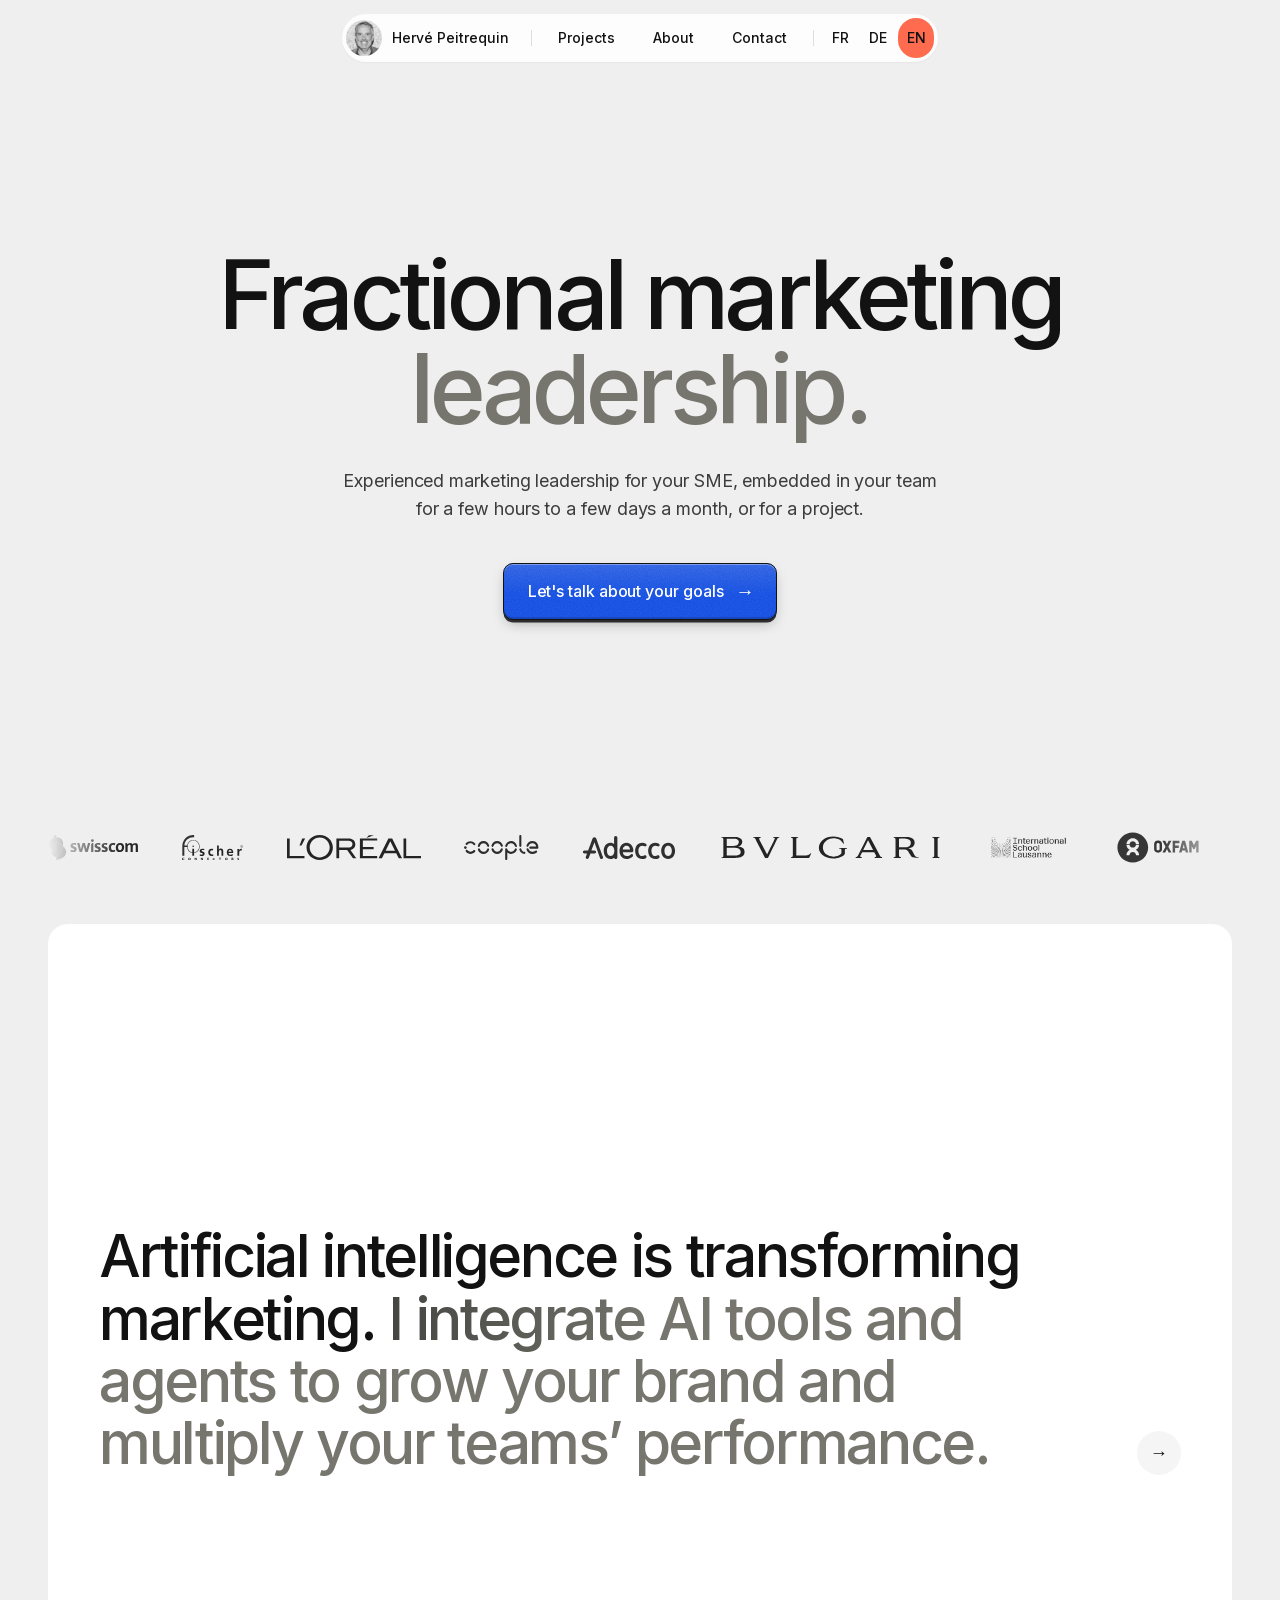
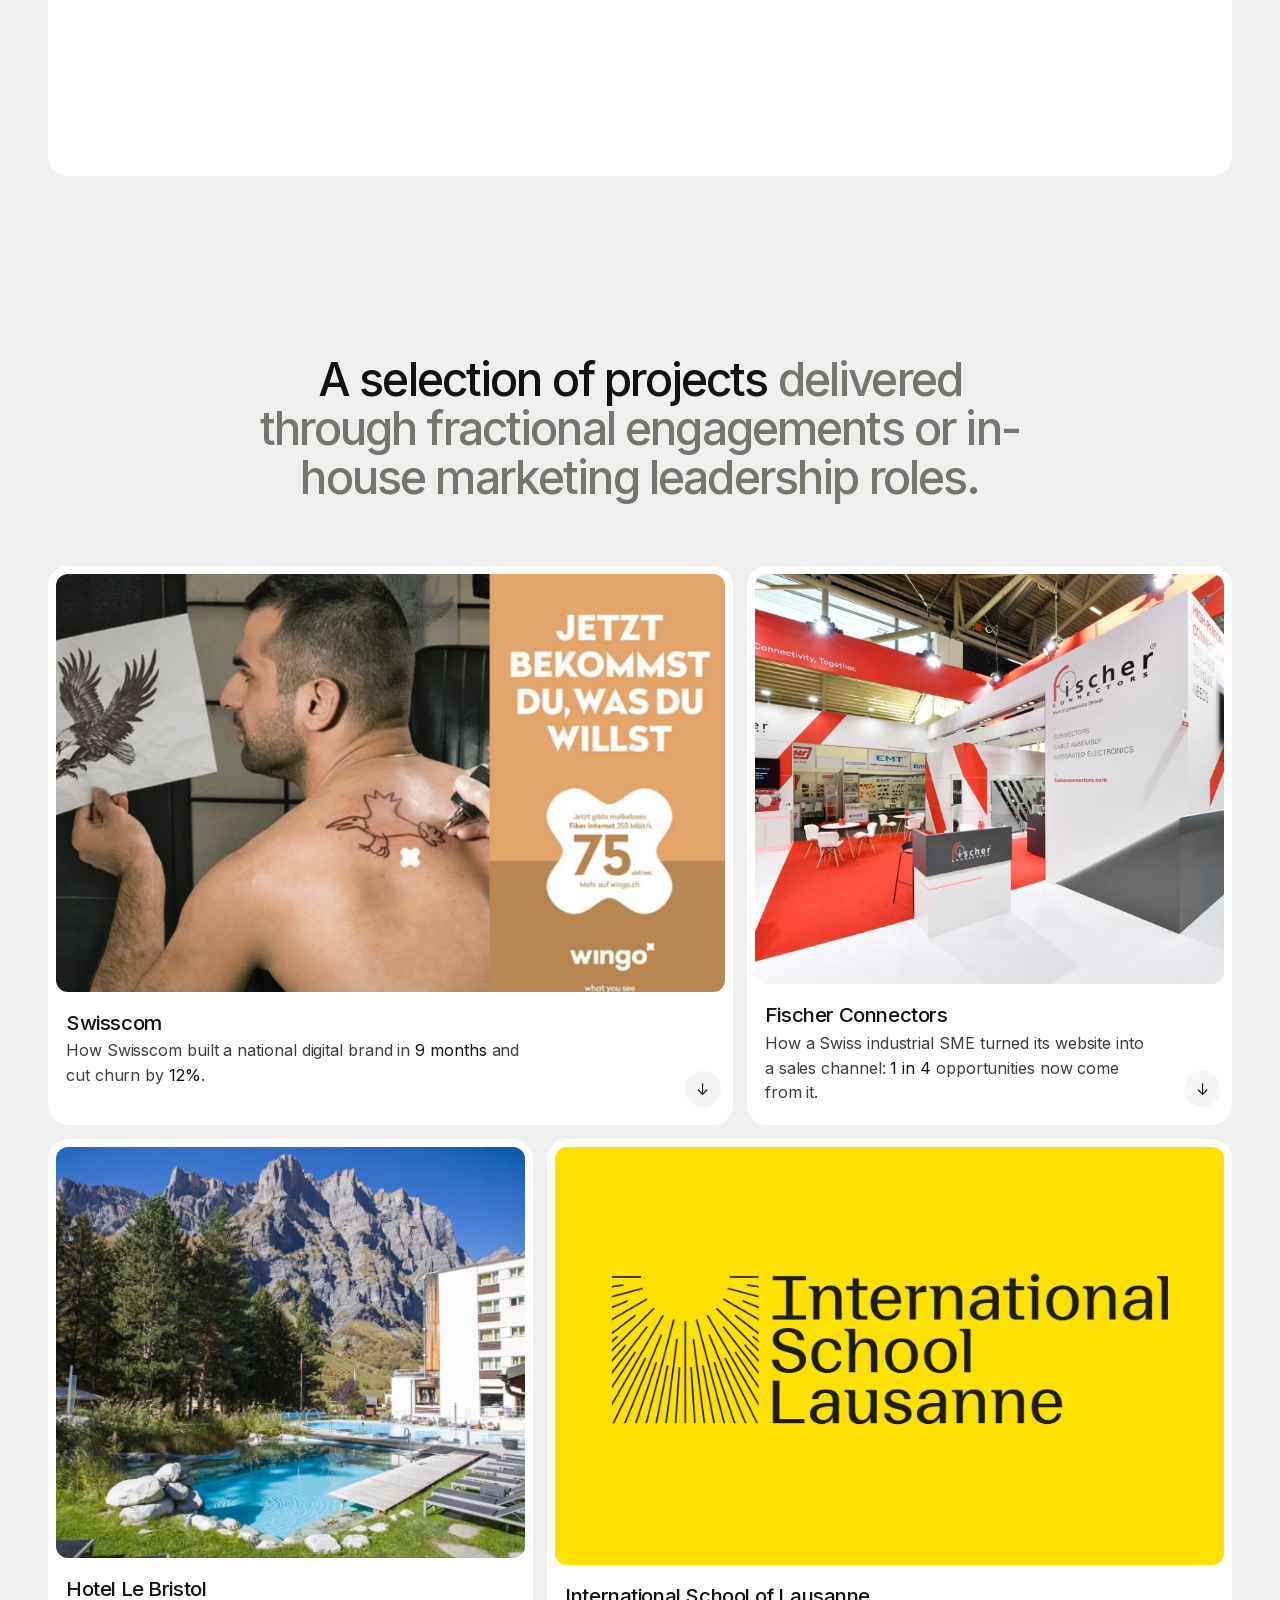
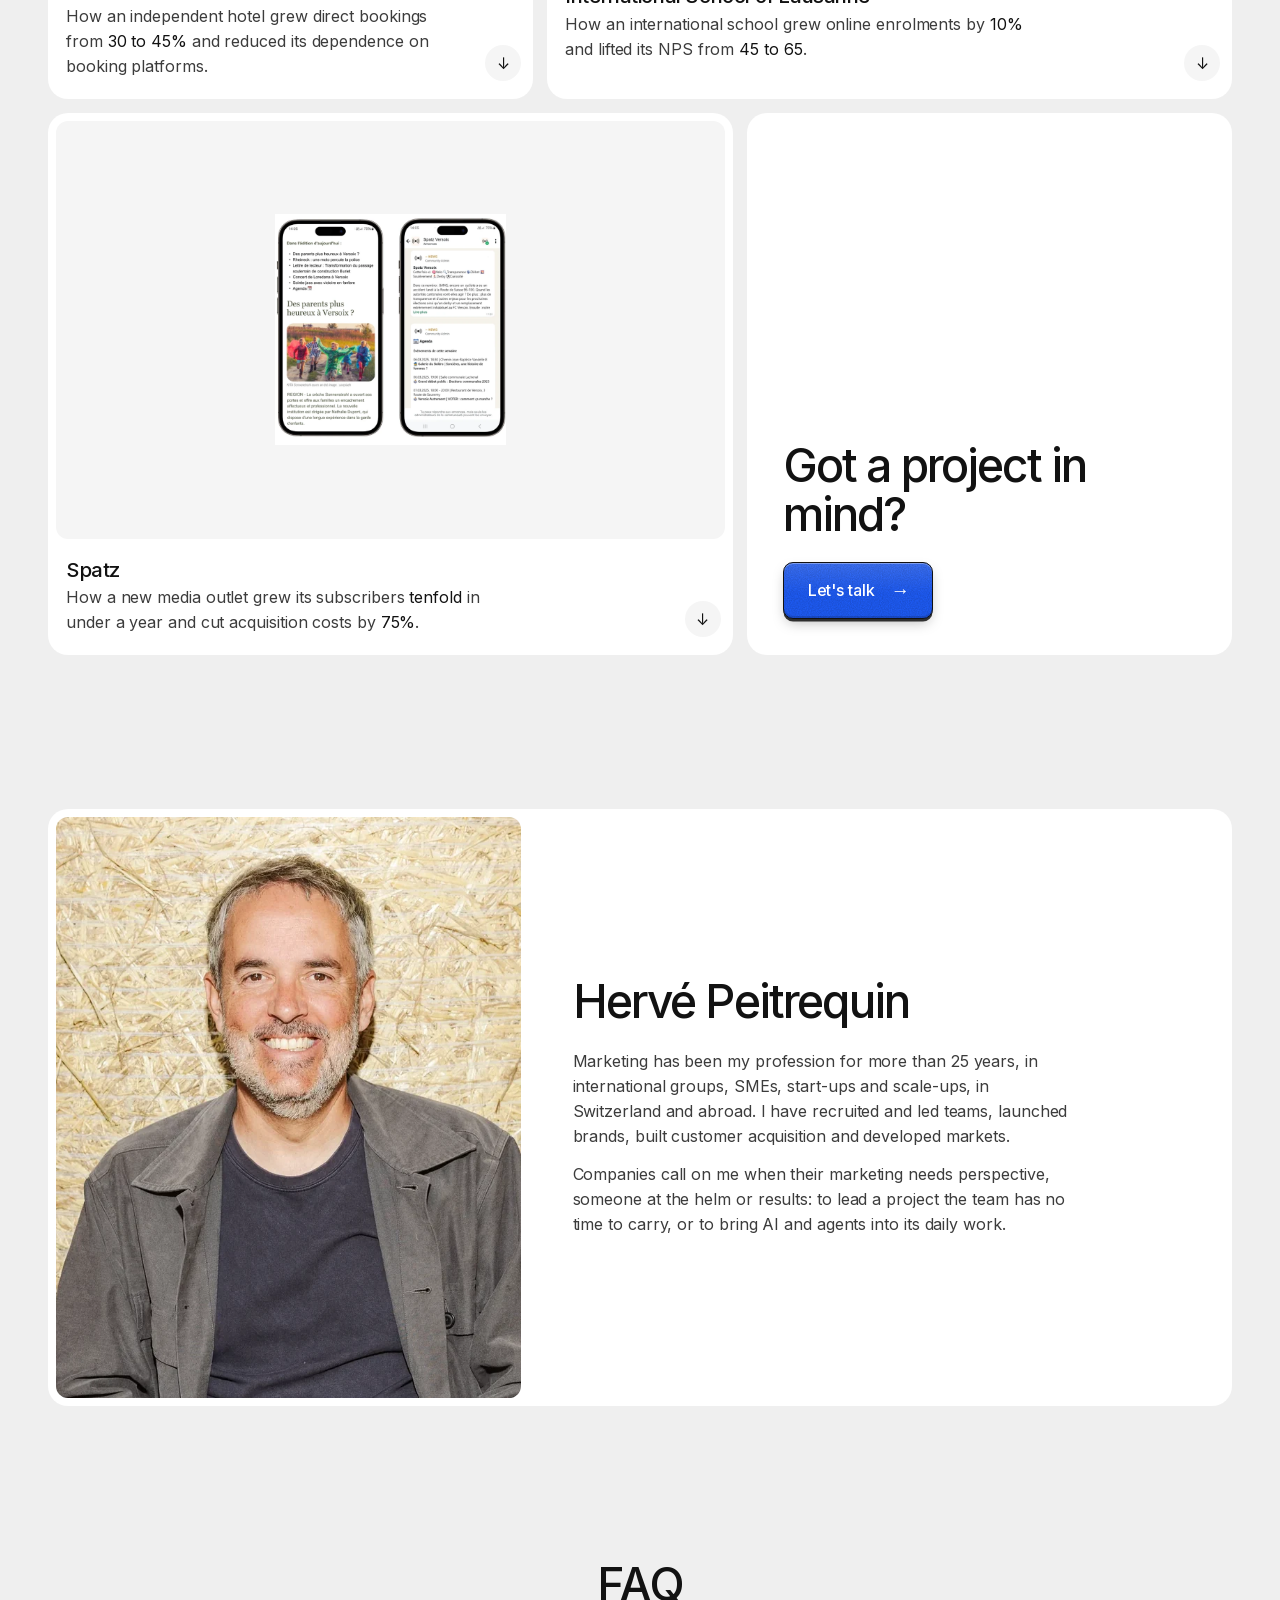
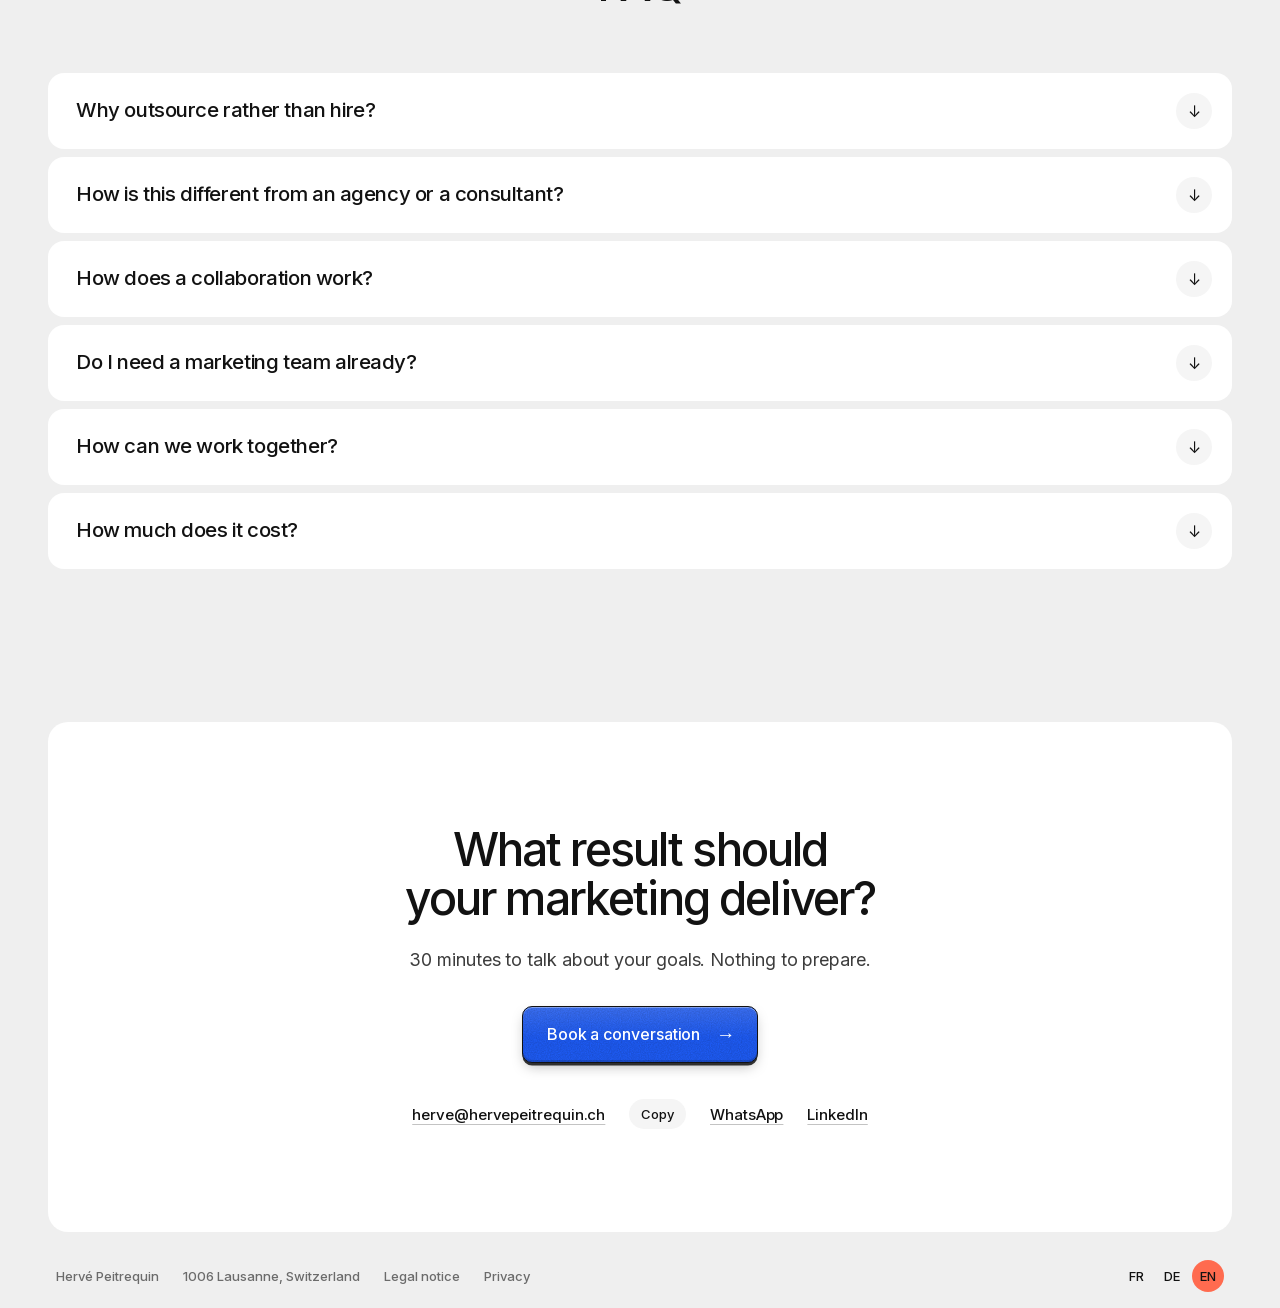
==== commit e8774df3: "Aperçu 1A·y — hero sans illustration, centré Co-Authored-By: Claude Opus 5.5 <noreply@anthropic.com>" ====
--- a/index.html
+++ b/index.html
@@ -92,7 +92,6 @@
         <a class="btn" href="#contact">Parler de vos objectifs</a>
       </div>
     </div>
-    <img class="hero-dessin" src="images/portrait-dessin.webp" srcset="images/portrait-dessin-1x.webp 880w, images/portrait-dessin.webp 1760w" sizes="(min-aspect-ratio: 1/1) 46vw, 80vw" width="1760" height="1868" alt="Portrait dessiné d’Hervé Peitrequin">
     <div class="hero-logos" role="list" aria-label="Références">
       <img role="listitem" src="images/logos/swisscom.svg" alt="Swisscom">
       <img role="listitem" src="images/logos/fischer.svg" alt="Fischer Connectors">
--- a/1a.css
+++ b/1a.css
@@ -1177,3 +1177,29 @@
 }
 .ia-texte { font-size: clamp(32px, 4.6vw, 68px); max-width: 20em; line-height: 1.06; }
 .suite > #projets { padding-top: clamp(120px, 14vw, 208px); }
+
+/* ============================================================
+   1A·y — HERO SANS ILLUSTRATION, CENTRÉ
+   titre, phrase et bouton sur l'axe, au centre de l'écran ;
+   les références en bas, centrées
+   ============================================================ */
+.hero, .hero:is(*) {
+  grid-template-columns: minmax(0, 1fr);
+  grid-template-rows: 1fr auto;
+}
+.hero-centre {
+  grid-column: 1; grid-row: 1;
+  width: 100%;
+  max-width: 980px;
+  justify-self: center;
+  align-items: center;
+  text-align: center;
+}
+.hero-centre > p { margin-inline: auto; }
+.hero-cta { align-items: center; justify-content: center; }
+.hero-logos { grid-column: 1; grid-row: 2; justify-content: center; }
+@media (max-aspect-ratio: 1/1), (max-width: 899px) {
+  .hero, .hero:is(*) { grid-template-rows: 1fr auto; row-gap: 24px; }
+  .hero-centre { grid-row: 1; align-self: center; }
+  .hero-logos { grid-row: 2; }
+}
